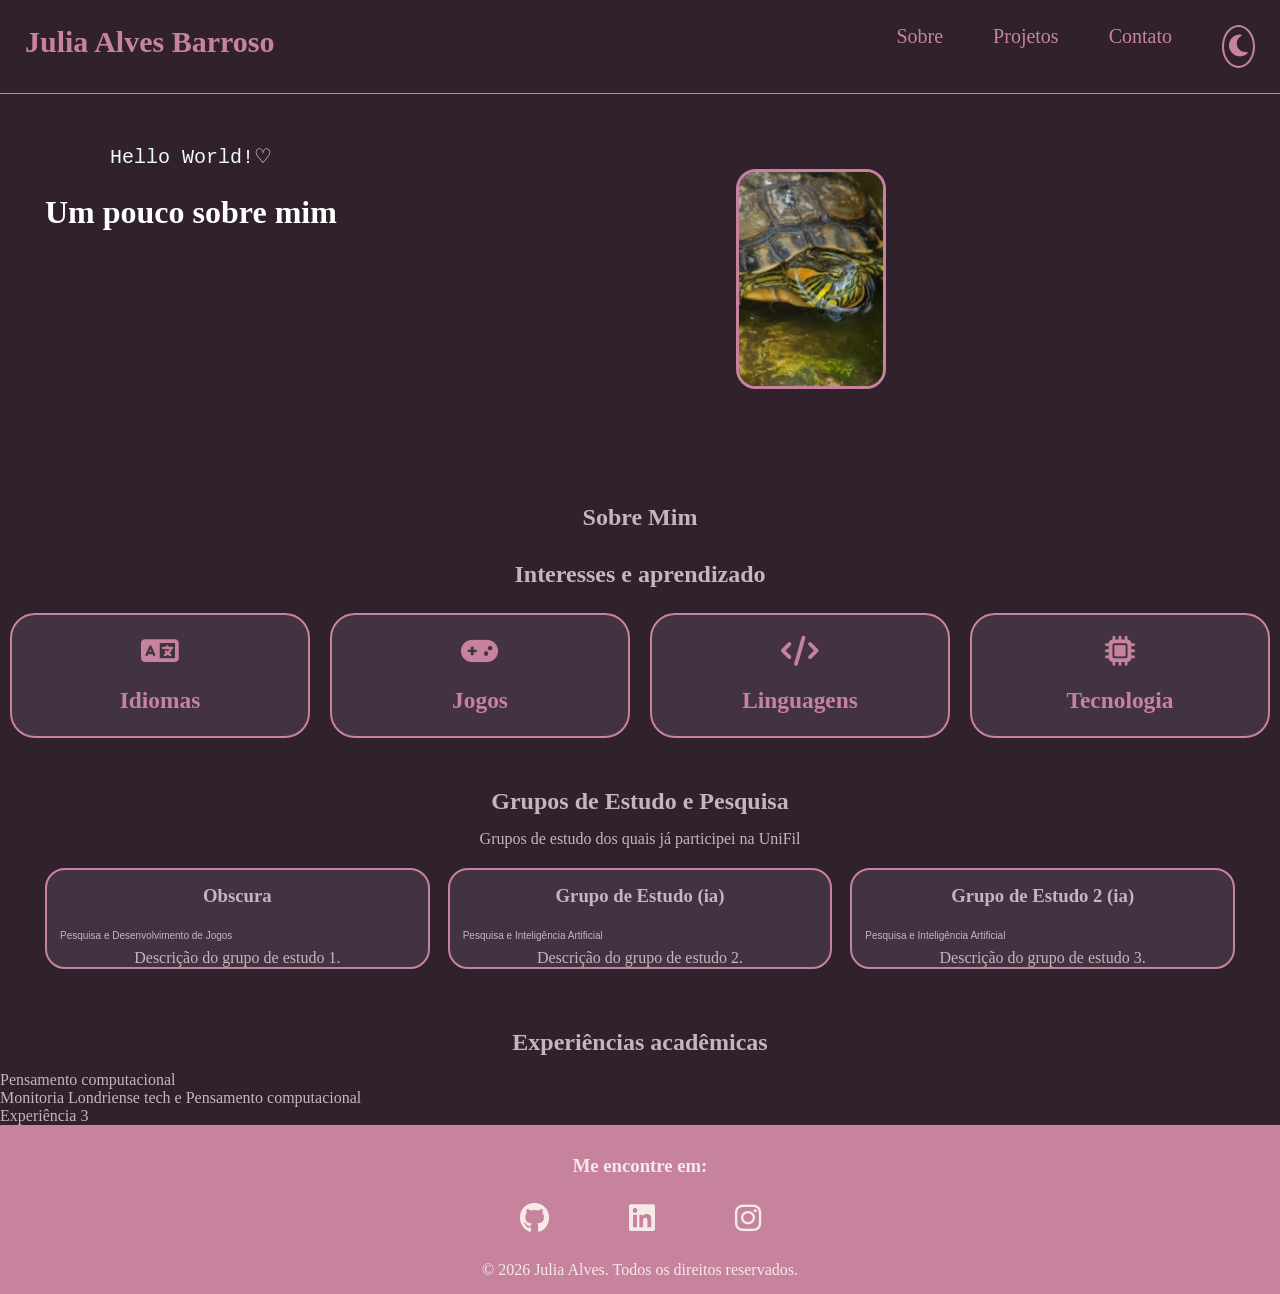
==== index.html @ ce0bc107 "Mais modificações na estilização" ====
<!DOCTYPE html>
<html lang="pt-br">

<head>
    <meta charset="UTF-8">
    <meta name="viewport" content="width=device-width, initial-scale=1.0">
    <title>Portfólio</title>
    <link rel="stylesheet" href="style.css">
    <script src="script.js" defer></script>
    <!-- Font Awesome -->
    <link rel="stylesheet" href="https://cdnjs.cloudflare.com/ajax/libs/font-awesome/6.7.2/css/all.min.css">

</head>


<body>
    <div class="menu">
        <div class="menu-titulo">
            <h4>Julia Alves Barroso</h4>
        </div>

        <div class="menu-navegacao">
            <nav>
                <ul>
                    <li><a class="ativo" href="index.html">Sobre</a></li>                    
                    <li><a href="projetos.html">Projetos</a></li>
                    <li><a href="contato.html">Contato</a></li>
                    <li>
                        <button id="botao-modo" onclick="modoEscuro()"><i class="fa-solid fa-moon"></i></button>
                        <!-- <i class="fa-solid fa-sun"></i> -->
                    </li>
                </ul>
            </nav>
        </div>
    </div>
    <hr>
    <header class="cabecalho">


        <div class="apresentacao">
            <p class="decoracao">Hello World!♡</p>
            <h1>Um pouco sobre mim</h1>
        </div>


        <div class="foto-perfil">
            <img src="/Imagens/teste.webp" alt="Minha imagem">
        </div>

    </header>


    <main class="conteudo">
        <section class="sobre">
            <h2>Sobre Mim</h2>
            <p></p>
        </section>


        <section class="interesses">
            <h2>Interesses e aprendizado</h2>

            <p></p>

            <div class="interesses-grade">

                <div class="interesse">
                    <div class="interesse-icone">
                        <i class="fa-solid fa-language"></i>
                    </div>
                    <div class="interesse-texto">
                        <h3>Idiomas</h3>
                        <p></p>
                    </div>
                </div>

                <div class="interesse">
                    <div class="interesse-icone">
                        <i class="fa-solid fa-gamepad"></i>
                    </div>
                    <div class="interesse-texto">
                        <h3>Jogos</h3>
                        <p></p>
                    </div>
                </div>

                <div class="interesse">
                    <div class="interesse-icone">
                        <i class="fa-solid fa-code"></i>
                    </div>
                    <div class="interesse-texto">
                        <h3>Linguagens</h3>
                        <p></p>
                    </div>
                </div>

                <div class="interesse">
                    <div class="interesse-icone">
                        <i class="fa-solid fa-microchip"></i>
                    </div>
                    <div class="interesse-texto">
                        <h3>Tecnologia</h3>
                        <p></p>
                    </div>
                </div>

            </div>
        </section>


        <section class="grupos-estudos">
            <h2>Grupos de Estudo e Pesquisa</h2>
            <p>Grupos de estudo dos quais já participei na UniFil</p>


            <div class="grupo-grade">
                <article class="grupo">
                    <div class="grupo-imagem">

                    </div>
                    <h3>Obscura</h3>
                    <div class="tipo game">
                        <p>Pesquisa e Desenvolvimento de Jogos</p>
                    </div>
                    <p>Descrição do grupo de estudo 1.</p>
                </article>


                <article class="grupo">
                    <div class="grupo-imagem">

                    </div>
                    <h3>Grupo de Estudo (ia)</h3>
                    <div class="tipo ia">
                        <p>Pesquisa e Inteligência Artificial</p>
                    </div>
                    <p>Descrição do grupo de estudo 2.</p>
                </article>


                <article class="grupo">
                    <div class="grupo-imagem">
                    </div>
                    <h3>Grupo de Estudo 2 (ia)</h3>
                    <div class="tipo ia">
                        <p>Pesquisa e Inteligência Artificial</p>
                    </div>
                    <p>Descrição do grupo de estudo 3.</p>
                </article>
            </div>
        </section>


        <section class="esperiencias">
            <h2>Experiências acadêmicas</h2>
            <ul>
                <li>Pensamento computacional</li>
                <li>Monitoria Londriense tech e Pensamento computacional</li>

                <li>Experiência 3</li>
                <!-- Não sei o que colocar -->
            </ul>
        </section>
    </main>


    <footer class="rodape">

        <h3>Me encontre em:</h3>


        <div class="redes-sociais-rodape">
            <a href="http://" target="_blank"><i class="fa-brands fa-github"></i></a>
            <a href="http://" target="_blank"><i class="fa-brands fa-linkedin"></i></a>
            <a href="http://" target="_blank"><i class="fa-brands fa-instagram"></i></a>
        </div>


        <p>&copy; 2026 Julia Alves. Todos os direitos reservados.</p>


    </footer>


</body>


</html>
---- style.css ----
/* Definições iniciais */
* {
    margin: 0%;
    padding: 0%;
    box-sizing: border-box;
}

/* Paletas e fontes */

:root{
    --ameixa: #30212d;
    --ameixa-claro: #433342;
    --vinho: #70445c;
    --rosa: #C7839e;
    --rosa-claro: #e8b9ca;
    --creme: #f5eae7;
    --texto: #c5b5be;

    --fonte-titulos: 'Arial', 'Gill Sans MT', Calibri, 'Trebuchet MS', sans-serif;
    --fonte-paragrafos: 'Gill Sans', 'Gill Sans MT', Calibri, 'Trebuchet MS', sans-serif;
}

/* Cores das tags*/

.tipo-item-academico {
    --cor-fundo-etiqueta: #244a37;
    --cor-texto-etiqueta: #a4e2b8;
}

.tipo-item-pessoal {
    --cor-fundo-etiqueta: #6C0B71;
    --cor-texto-etiqueta:#6C0B71;
}

.tipo-item-game {
    --cor-fundo-etiqueta: tomato;
    --cor-texto-etiqueta:tomato;
}

.tipo-item-prototipo {
    --cor-fundo-etiqueta: #293f59;
    --cor-texto-etiqueta:#b4d4f5;
}

.tipo-item-web {
    --cor-fundo-etiqueta: tomato;
    --cor-texto-etiqueta:tomato;
}

.tipo-item-concluido {
    --cor-fundo-etiqueta: #244a37;
    --cor-texto-etiqueta:#a4e2b8;
}

.tipo-item-arquivado {
    --cor-fundo-etiqueta: #443a44;
    --cor-texto-etiqueta:#d2c4d1;
}

.tipo-item-em-andamento {
    --cor-fundo-etiqueta: #59451f;
    --cor-texto-etiqueta:#f5d58b;
}

/* Botão para modo escuro e claro */

#botao-modo{
    border: var(--rosa), solid, 2px;
    background-color: transparent;
    color: var(--rosa);
    cursor: pointer;
    border-radius: 100%;
    font-size: 25px;
    padding: 5px;
    text-align: center;
    /* A estilização está meio feia :( 
       */
}

body{
    background-color: var(--ameixa);
    color: var(--texto);
}

a {
    text-decoration: none;
}

p {
    text-align: center;
}

h1 {
    text-align: center;
    padding: 15px;
    margin: 10px;
}

h2, h3, h4 {
    text-align: center;
    padding: 15px;
}


/* Cabeçalho */

.cabecalho {
    text-align: center;
    padding: 50px 20px;
    display: flex;
    justify-content: space-evenly;
    color: white;
    background-color: var(--fundo-principal);
    margin-bottom: 25px;
}


.foto-perfil {
    width: 150px;
    height: 220px;
    margin: 25px auto;
    overflow: hidden;
    border-radius: 20px;
    border: 3px solid #C7839E;
}


.foto-perfil img {
    width: 100%;
    height: 100%;
    object-fit: cover;
}

.apresentacao {
    color: white;
    text-align: center;
    justify-content: center;
}


hr {
    background-color: var(--rosa);
    height: 1px;
    border: none;
}


/* Menu */
.menu {
    display: flex;
    flex-direction: row;
    justify-content: space-between;
    text-align: center;
    color: var(--rosa);
    background-color: var(--ameixa);

    position: sticky;
    top: 0;
    z-index: 10;  
}

h4 {
    font-size: 30px;
    padding: 15px;
    margin: 10px;
}

.menu ul {
    list-style: none;
    display: flex;
    flex-direction: row;
    justify-content: flex-end;
}


.menu li {
    padding: 25px;
    font-size: 20px;
}

.menu a {
    color: var(--rosa);
}

.apresentacao p {
    font-family: 'Courier New', Courier, monospace;
    color: aliceblue;
    font-size: 20px;
}

/* Interesses */
.interesses-grade{
    display: grid;
    grid-template-columns: repeat(4, 1fr);
}

.interesse{
    display: flex;
    flex-direction: column;
    align-items: center;
    color: var(--rosa);
    border: var(--rosa) 2px solid;
    background-color: var(--ameixa-claro);
    border-radius: 25px;
    margin: 10px;
    padding: 5px;
    /* Considerando que vou adicionar paragrafos, terei que mudar o posicionamento */
}

.interesse-icone{
    font-size: 30px;
    padding-bottom: 1px;
    padding-top: 15px;
}

.interesse-texto{
    font-size: 20px;
    padding: 2px;
}

/* Grupos de estudo */

.grupo-grade{
    display: grid;
    grid-template-columns: repeat(3, 1fr);
    gap: 18px;
    margin: 20px;
}

.grupos-estudos{
    margin: 15px;
    padding: 10px;
}

.grupo{
    background-color: var(--ameixa-claro);
    border: var(--rosa) solid 2px;
    border-radius: 20px;
}


/* Projetos */
.projetos {
    margin: 20px;
    display: grid;
    grid-template-columns: repeat(3, 1fr);
    gap: 15px 15px;
}


.projeto h2 {
    text-align: center;
    justify-content: center;
}

.projeto{
    border: solid 2px var(--rosa);
    border-radius: 25px; 
    background-color: var(--ameixa-claro);
}


.botao {
    font-size: 15px;
    padding: 10px;
    padding-right: 30px;
    padding-left: 30px;
    border-radius: 20px;
    color: var(--rosa);
    background-color: var(--rosa-claro);
    border: solid 1px var(--rosa);    
    margin: 5px;
    text-align: center;
    cursor: pointer;
}


/* Divs tipos */


.tipo {
    font-size: 10px;
    font-family: Arial, Helvetica, sans-serif;
    padding: 3px;
    padding-left: 8px;
    padding-right: 8px;
    margin: 5px;
    width: fit-content;
    border-radius: 20px;
    border: var(--cor-texto-etiqueta) solid 1px;
    color: var(--cor-texto-etiqueta);
    background-color: var(--cor-fundo);
}


.etiquetas-grade {
    display: flex;
    flex-direction: row;
    justify-content: center;
    text-align: center;
    padding: 10px;
}



/* Contatos */

.redes-sociais-grade{
    margin: 0;
    padding: 0;
    display: grid;
    grid-template-columns: repeat(3, 1fr);
    gap: 7px 5px;
}

.redes-sociais{
    border: var(--rosa) 2px solid;
    border-radius: 15px;
    display: flex;
    color: var(--rosa-claro);
    background-color: var(--ameixa-claro);
    margin: 25px;
    padding: 10px;
    padding-right: 15px;
    padding-left: 15px;
    justify-content: space-between;
}

.rede-icone{
    font-size: 50px;    
}

/* Formulário */
/* Medidas e imagens provisórias */
.secao-formulario{
    background-image: url(https://encrypted-tbn0.gstatic.com/images?q=tbn:ANd9GcRyJq12i-uyBuYjuPkbjLB4zJvo0iA_4Izcn8lWB8e_HA&s=10);
    /* Colocar imagem que ocupe a seção sem se dividir */
    margin: 45px;
    padding: 30px;
    border: var(--rosa) solid 2px;
    border-radius: 25px;
    height: fit-content;
}

.formulario{
    background-color:var(--vinho);
    color: var(--creme); 
    padding: 15px;
    border: var(--rosa) solid 2px;
    border-radius: 25px;
    height: fit-content;
    width: 60%;
}

input{
    background-color: var(--ameixa-claro);
    width: 100%;
    padding: 10px;
    border: 1px var(--rosa) solid;
    border-radius: 5px;
    margin: 10px;
    /* Muito grudado na borda */
}

.campo-mensagem, .campo-nome, .campo-email{
    display: flex;
    flex-direction: column;
    margin-right: 20px;
    padding: 10px;
    font-size: 18px;
    font-family: Arial, Helvetica, sans-serif;
}

textarea{
    background-color: var(--ameixa-claro);
    width: 100%;
    padding: 10px;
    margin-bottom: 15px;
    border: 1px var(--rosa) solid;
    border-radius: 5px;
    margin: 10px;
    height: 200px;
}

/* Rodapé */

.rodape{
    background-color: var(--rosa);
    color: var(--creme);  
    padding: 15px;  
}

.rodape a{
    font-size: 30px;
    color: var(--creme); 
    padding: 40px;
    padding-top: 10px;
    padding-bottom: 25px;
}

.redes-sociais-rodape{
    display: flex;
    justify-content: center;
    text-align: center;
}

/* Responsividade */
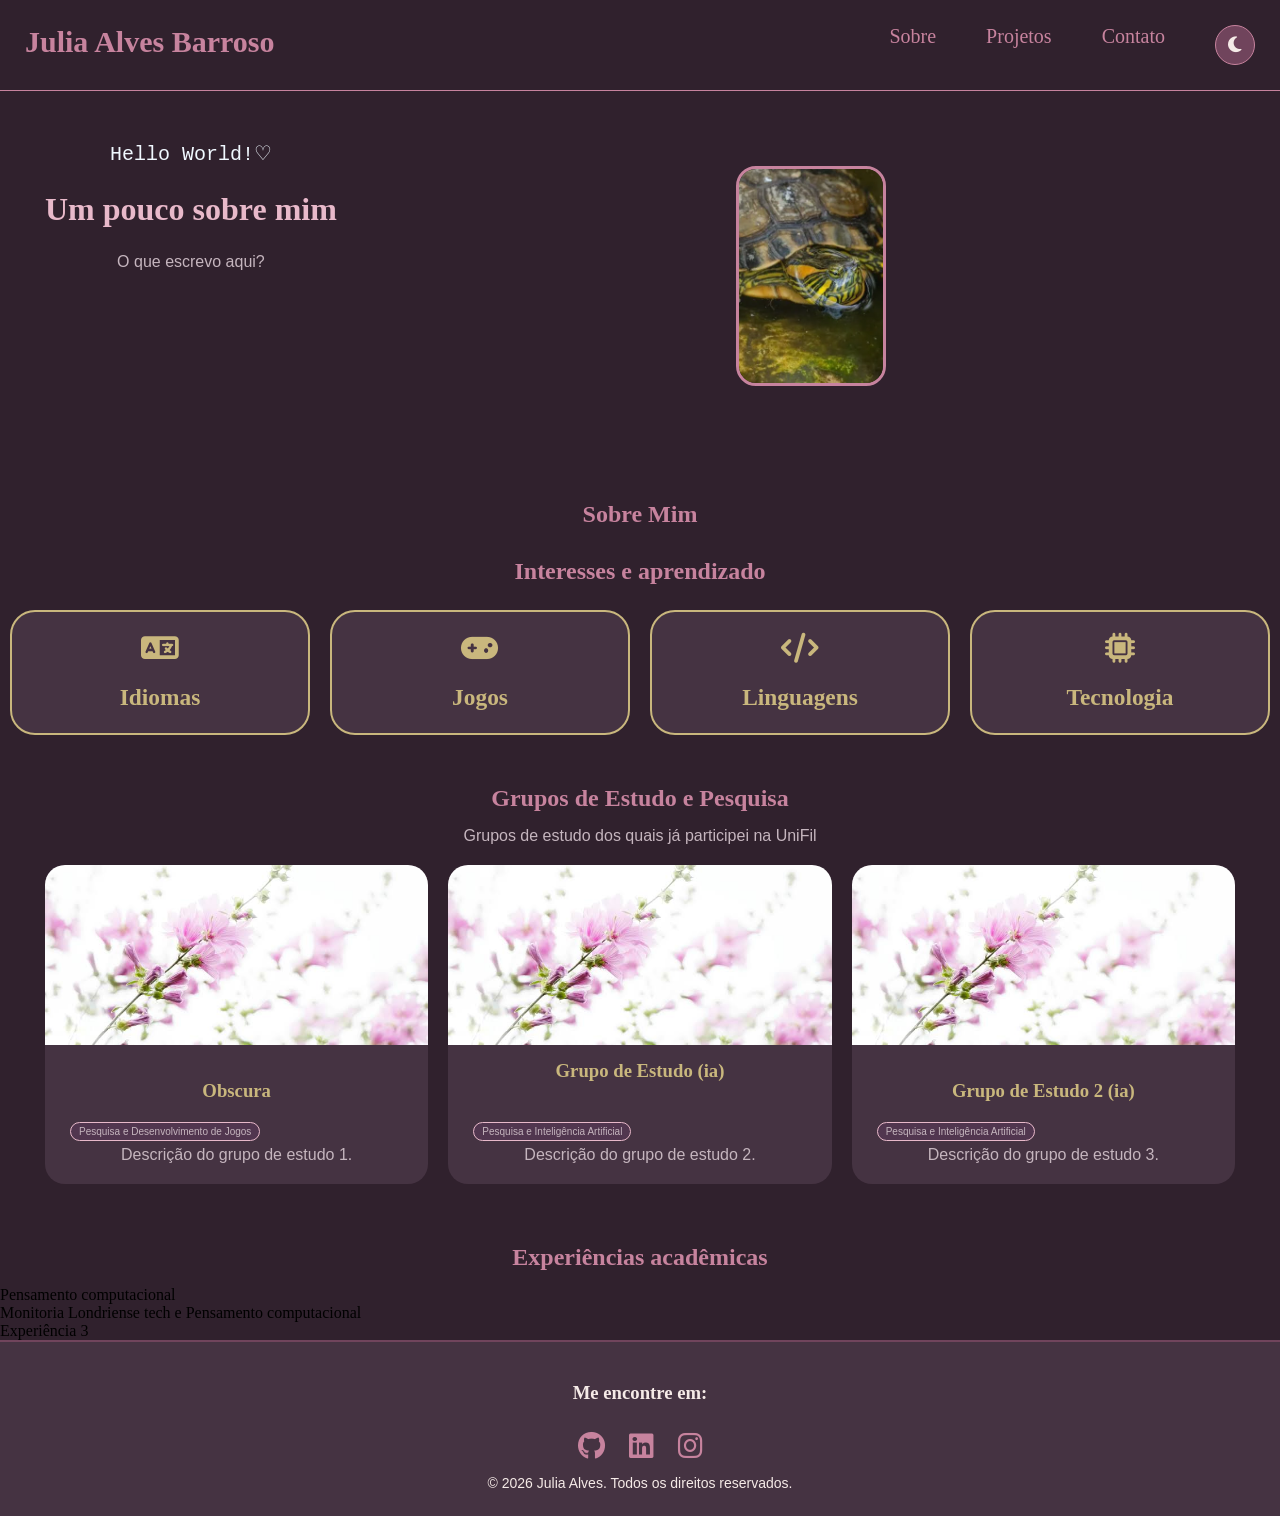
==== commit 3150d49d: "Add files via upload" ====
--- a/index.html
+++ b/index.html
@@ -22,7 +22,7 @@
         <div class="menu-navegacao">
             <nav>
                 <ul>
-                    <li><a class="ativo" href="index.html">Sobre</a></li>                    
+                    <li><a class="ativo" href="index.html">Sobre</a></li>
                     <li><a href="projetos.html">Projetos</a></li>
                     <li><a href="contato.html">Contato</a></li>
                     <li>
@@ -37,11 +37,15 @@
     <header class="cabecalho">
 
 
-        <div class="apresentacao">
-            <p class="decoracao">Hello World!♡</p>
-            <h1>Um pouco sobre mim</h1>
+        <div class="texto-cabecalho">
+            <div class="apresentacao">
+                <p class="decoracao">Hello World!♡</p>
+                <h1>Um pouco sobre mim</h1>
+            </div>
+            <div class="introducao">
+                <p>O que escrevo aqui?</p>
+            </div>
         </div>
-
 
         <div class="foto-perfil">
             <img src="/Imagens/teste.webp" alt="Minha imagem">
@@ -114,39 +118,44 @@
 
 
             <div class="grupo-grade">
-                <article class="grupo">
-                    <div class="grupo-imagem">
 
+                <div class="grupo">
+                    <img src="/Imagens/fundo-teste.jfif" alt="Logo do grupo Obscura">
+
+                    <div class="grupo-conteudo">
+                        <h3>Obscura</h3>
+                        <div class="tipo tipo-item-game">
+                            <p>Pesquisa e Desenvolvimento de Jogos</p>
+                        </div>
+                        <p>Descrição do grupo de estudo 1.</p>
                     </div>
-                    <h3>Obscura</h3>
-                    <div class="tipo game">
-                        <p>Pesquisa e Desenvolvimento de Jogos</p>
-                    </div>
-                    <p>Descrição do grupo de estudo 1.</p>
-                </article>
+                </div>
 
 
-                <article class="grupo">
-                    <div class="grupo-imagem">
-
+                <div class="grupo">
+                    <img src="/Imagens/fundo-teste.jfif" alt="colocar texo depois">
+                    <h3>Grupo de Estudo (ia)</h3>
+                    <div class="grupo-conteudo">
+                        <div class="tipo tipo-item-game">
+                            <!-- não centralizou -->
+                            <p>Pesquisa e Inteligência Artificial</p>
+                        </div>
+                        <p>Descrição do grupo de estudo 2.</p>
                     </div>
-                    <h3>Grupo de Estudo (ia)</h3>
-                    <div class="tipo ia">
-                        <p>Pesquisa e Inteligência Artificial</p>
-                    </div>
-                    <p>Descrição do grupo de estudo 2.</p>
-                </article>
+                </div>
 
 
-                <article class="grupo">
-                    <div class="grupo-imagem">
+                <div class="grupo">
+                    <img src="/Imagens/fundo-teste.jfif" alt="colocar texo depois">
+                    <div class="grupo-conteudo">
+                        <h3>Grupo de Estudo 2 (ia)</h3>
+                        <div class="tipo tipo-item-game">
+                            <p>Pesquisa e Inteligência Artificial</p>
+                        </div>
+                        <p>Descrição do grupo de estudo 3.</p>
                     </div>
-                    <h3>Grupo de Estudo 2 (ia)</h3>
-                    <div class="tipo ia">
-                        <p>Pesquisa e Inteligência Artificial</p>
-                    </div>
-                    <p>Descrição do grupo de estudo 3.</p>
-                </article>
+                </div>
+
             </div>
         </section>
 
--- a/style.css
+++ b/style.css
@@ -8,16 +8,29 @@
 /* Paletas e fontes */
 
 :root{
-    --ameixa: #30212d;
-    --ameixa-claro: #433342;
-    --vinho: #70445c;
-    --rosa: #C7839e;
-    --rosa-claro: #e8b9ca;
-    --creme: #f5eae7;
-    --texto: #c5b5be;
+    --fundo-principal: #30212D;
+    --fundo-card: #453342;
+    --vinho: #70445C;
+    --rosa: #C7839E;
+    --rosa-claro: #E8B9CA;
+    --creme: #F5EAE7;
+    --champanhe: #C9B77D;
+    --texto-secundario: #C5B5BE;
 
     --fonte-titulos: 'Arial', 'Gill Sans MT', Calibri, 'Trebuchet MS', sans-serif;
     --fonte-paragrafos: 'Gill Sans', 'Gill Sans MT', Calibri, 'Trebuchet MS', sans-serif;
+}
+
+.modo-claro {
+    /* Modo claro */
+    --fundo-principal: #F5EAE7;
+    --fundo-card: #FFFFFF;
+    --vinho: #70445C;
+    --rosa: #A85D7A;
+    --rosa-claro: #E8B9CA;
+    --creme: #30212D;
+    --champanhe: #B39A55;
+    --texto-secundario: #594B55;
 }
 
 /* Cores das tags*/
@@ -61,24 +74,55 @@
     --cor-fundo-etiqueta: #59451f;
     --cor-texto-etiqueta:#f5d58b;
 }
+.tipo-item-academico {
+    --cor-fundo-etiqueta: #293F59;
+    --cor-texto-etiqueta: #B4D4F5;
+}
+
+.tipo-item-pessoal {
+    --cor-fundo-etiqueta: #493653;
+    --cor-texto-etiqueta: #DCC8F0;
+}
+
+.tipo-item-game {
+    --cor-fundo-etiqueta: #51364F;
+    --cor-texto-etiqueta: #E8B9CA;
+}
+
+.tipo-item-web {
+    --cor-fundo-etiqueta: #63394F;
+    --cor-texto-etiqueta: #F0C4D5;
+}
+
+.tipo-item-prototipo {
+    --cor-fundo-etiqueta: #3B465B;
+    --cor-texto-etiqueta: #C4D5F0;
+}
 
 /* Botão para modo escuro e claro */
-
-#botao-modo{
-    border: var(--rosa), solid, 2px;
-    background-color: transparent;
-    color: var(--rosa);
+#botao-modo {
+    width: 40px;
+    height: 40px;
+    display: flex;
+    align-items: center;
+    justify-content: center;
+    border: 1px solid var(--rosa);
+    border-radius: 50%;
+    background-color: var(--vinho);
+    color: var(--creme);
+    font-size: 18px;
     cursor: pointer;
-    border-radius: 100%;
-    font-size: 25px;
-    padding: 5px;
-    text-align: center;
-    /* A estilização está meio feia :( 
-       */
+    transition: 0.3s ease;
+}
+
+#botao-modo:hover {
+    background-color: var(--rosa);
+    color: var(--fundo-card);
+    transform: rotate(15deg);
 }
 
 body{
-    background-color: var(--ameixa);
+    background-color: var(--fundo-principal);
     color: var(--texto);
 }
 
@@ -87,6 +131,9 @@
 }
 
 p {
+    color: var(--texto-secundario);
+    font-family: Arial, Helvetica, sans-serif;
+    /* trocar por variável */
     text-align: center;
 }
 
@@ -94,13 +141,20 @@
     text-align: center;
     padding: 15px;
     margin: 10px;
-}
-
-h2, h3, h4 {
+    color: var(--rosa-claro);
+}
+
+h2 {
     text-align: center;
     padding: 15px;
-}
-
+    color: var(--rosa);
+}
+
+h3 {
+    text-align: center;
+    padding: 15px;
+    color: var(--champanhe);
+}
 
 /* Cabeçalho */
 
@@ -124,6 +178,16 @@
     border: 3px solid #C7839E;
 }
 
+.texto-cabecalho{
+    display: flex;
+    flex-direction: column;
+}
+
+.introducao{
+    text-align: justify;
+    /* colocar fonte */
+}
+
 
 .foto-perfil img {
     width: 100%;
@@ -131,10 +195,12 @@
     object-fit: cover;
 }
 
-.apresentacao {
-    color: white;
+.apresentacao p{
+    color: var(--creme);
     text-align: center;
     justify-content: center;
+    font-family: 'Courier New', Courier, monospace;
+    /* trocar por variável */
 }
 
 
@@ -152,8 +218,7 @@
     justify-content: space-between;
     text-align: center;
     color: var(--rosa);
-    background-color: var(--ameixa);
-
+    background-color: var(--fundo-principal);
     position: sticky;
     top: 0;
     z-index: 10;  
@@ -198,9 +263,9 @@
     display: flex;
     flex-direction: column;
     align-items: center;
-    color: var(--rosa);
-    border: var(--rosa) 2px solid;
-    background-color: var(--ameixa-claro);
+    color: var(--champanhe);
+    border: var(--champanhe) 2px solid;
+    background-color: var(--fundo-card);
     border-radius: 25px;
     margin: 10px;
     padding: 5px;
@@ -220,23 +285,40 @@
 
 /* Grupos de estudo */
 
+.grupos-estudos{
+    margin: 15px;
+    padding: 10px;
+}
+
 .grupo-grade{
     display: grid;
-    grid-template-columns: repeat(3, 1fr);
-    gap: 18px;
+    grid-template-columns: repeat(3, minmax(0, 1fr));
+    gap: 20px;
     margin: 20px;
 }
 
-.grupos-estudos{
-    margin: 15px;
-    padding: 10px;
-}
-
-.grupo{
-    background-color: var(--ameixa-claro);
-    border: var(--rosa) solid 2px;
+.grupo{ 
+    min-width: 0;
+    background-color: var(--fundo-card);    
     border-radius: 20px;
-}
+    overflow: hidden;
+    /* display: flex;
+    flex-direction: column; */
+}
+
+.grupo img{
+    width: 100%;
+    height: 180px;
+    object-fit: cover;
+    display: block;
+    border-radius: 15px 15px 0 0;
+}
+
+.grupo-conteudo{
+    padding: 20px;
+}
+
+/* Experiências */
 
 
 /* Projetos */
@@ -244,19 +326,29 @@
     margin: 20px;
     display: grid;
     grid-template-columns: repeat(3, 1fr);
-    gap: 15px 15px;
-}
-
-
-.projeto h2 {
-    text-align: center;
-    justify-content: center;
+    gap: 35px 25px;
+    margin-bottom: 25px;
+    padding-bottom: 30px;
 }
 
 .projeto{
-    border: solid 2px var(--rosa);
-    border-radius: 25px; 
-    background-color: var(--ameixa-claro);
+    background-color: var(--fundo-card);    
+    border-radius: 20px;
+    overflow: hidden;
+    display: flex;
+    flex-direction: column;
+}
+
+.projeto img{
+    width: 100%;
+    height: 180px;
+    object-fit: cover;
+    display: block;
+    border-radius: 15px 15px 0 0;
+}
+
+.projeto-conteudo{
+    padding: 20px;
 }
 
 
@@ -281,15 +373,16 @@
 .tipo {
     font-size: 10px;
     font-family: Arial, Helvetica, sans-serif;
+    /* Mudar por variável */    
     padding: 3px;
     padding-left: 8px;
     padding-right: 8px;
     margin: 5px;
     width: fit-content;
-    border-radius: 20px;
+    border-radius: 15px;
     border: var(--cor-texto-etiqueta) solid 1px;
     color: var(--cor-texto-etiqueta);
-    background-color: var(--cor-fundo);
+    background-color: var(--cor-fundo-etiqueta);
 }
 
 
@@ -318,7 +411,7 @@
     border-radius: 15px;
     display: flex;
     color: var(--rosa-claro);
-    background-color: var(--ameixa-claro);
+    background-color: var(--fundo-card);
     margin: 25px;
     padding: 10px;
     padding-right: 15px;
@@ -353,7 +446,7 @@
 }
 
 input{
-    background-color: var(--ameixa-claro);
+    background-color: var(--fundo-card);
     width: 100%;
     padding: 10px;
     border: 1px var(--rosa) solid;
@@ -372,7 +465,7 @@
 }
 
 textarea{
-    background-color: var(--ameixa-claro);
+    background-color: var(--fundo-card);
     width: 100%;
     padding: 10px;
     margin-bottom: 15px;
@@ -384,24 +477,35 @@
 
 /* Rodapé */
 
-.rodape{
-    background-color: var(--rosa);
-    color: var(--creme);  
-    padding: 15px;  
-}
-
-.rodape a{
-    font-size: 30px;
-    color: var(--creme); 
-    padding: 40px;
-    padding-top: 10px;
-    padding-bottom: 25px;
+.rodape {
+    background-color: var(--fundo-card);
+    color: var(--creme);
+    border-top: 2px solid var(--vinho);
+    padding: 25px;
+    text-align: center;
+}
+
+.rodape h3 {
+    color: var(--creme);
+}
+
+.rodape p {
+    color: var(--texto);
+    font-size: 14px;
+}
+
+.rodape a {
+    font-size: 28px;
+    color: var(--rosa);
+    padding: 12px;
+}
+
+.rodape a:hover {
+    color: var(--rosa-claro);
 }
 
 .redes-sociais-rodape{
     display: flex;
     justify-content: center;
     text-align: center;
-}
-
-/* Responsividade */+}
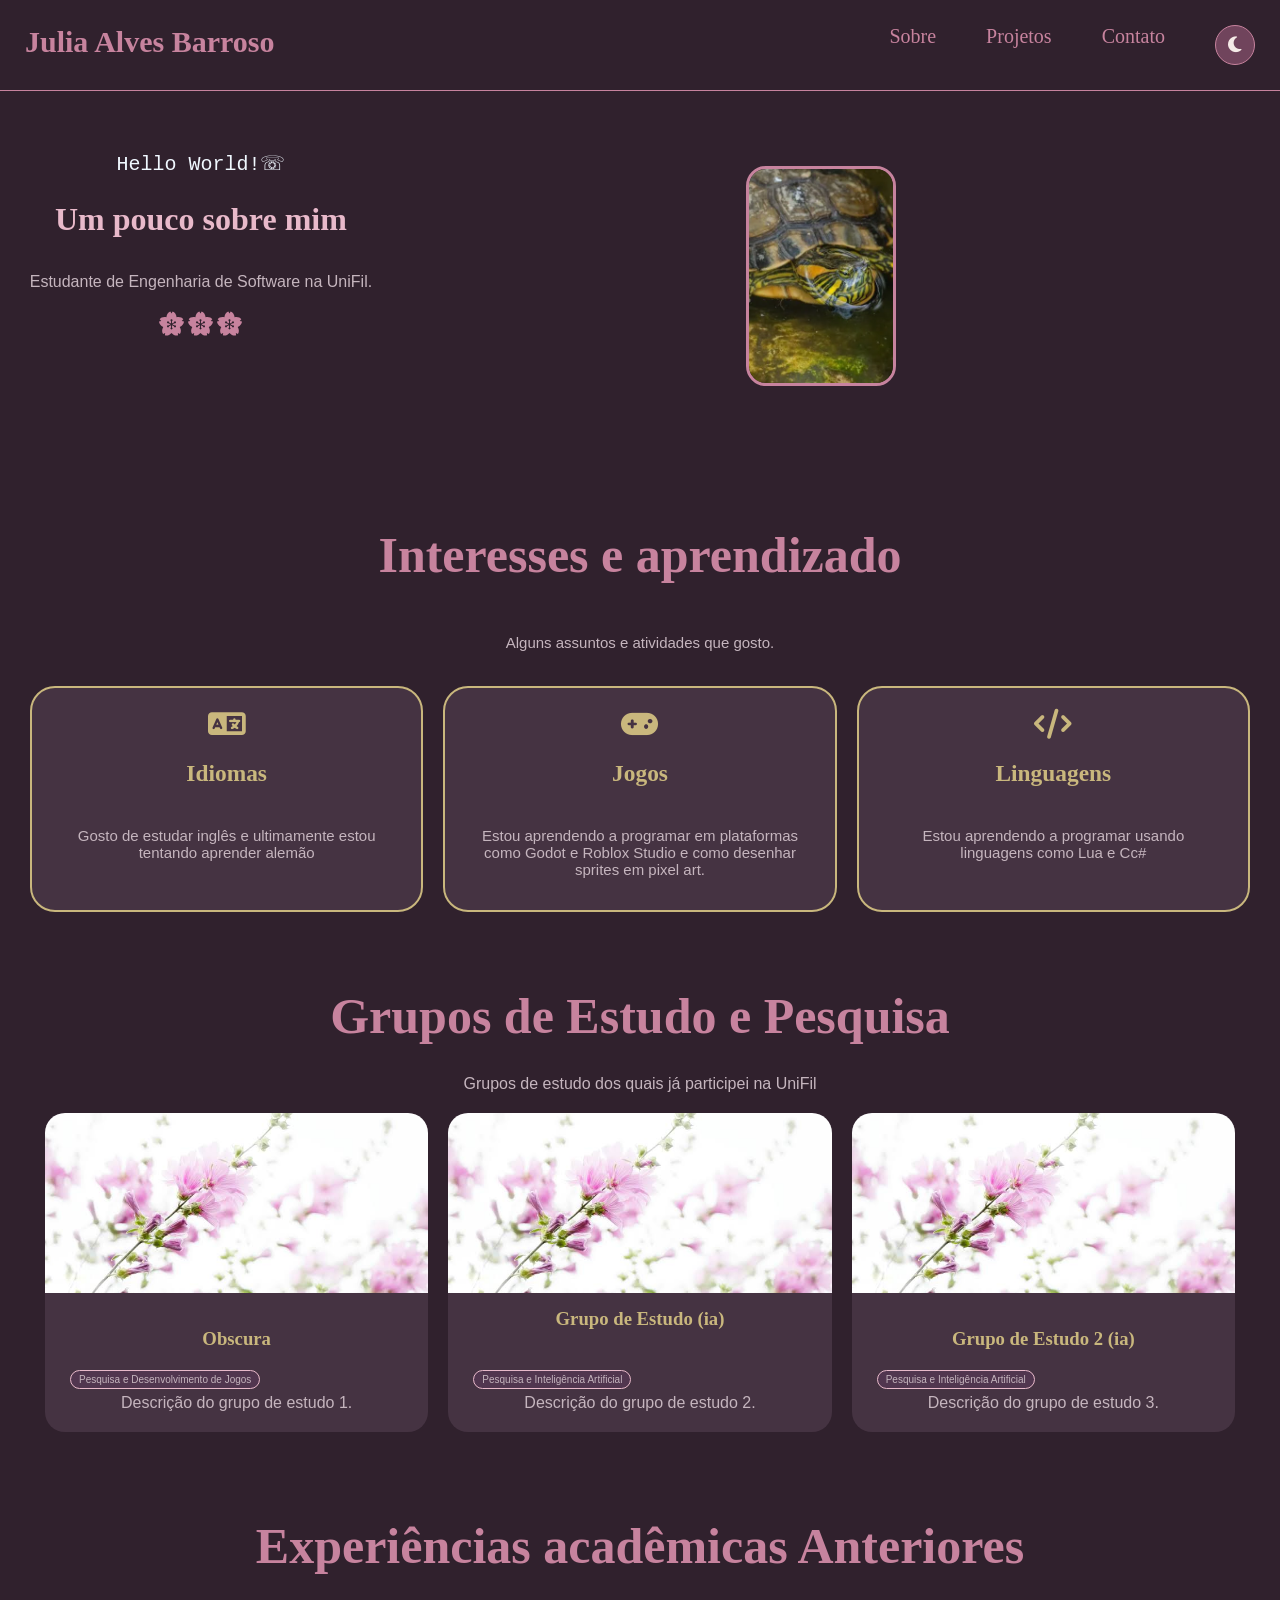
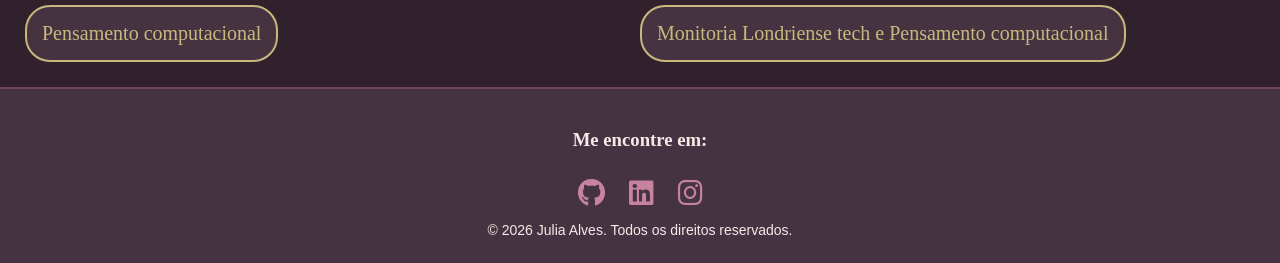
==== commit 44c42b28: "Add files via upload" ====
--- a/index.html
+++ b/index.html
@@ -22,7 +22,8 @@
         <div class="menu-navegacao">
             <nav>
                 <ul>
-                    <li><a class="ativo" href="index.html">Sobre</a></li>
+                    <li><a href="index.html" class="ativo">Sobre</a></li>
+                    <!-- A classe ativo não está surtindo efeito no css -->
                     <li><a href="projetos.html">Projetos</a></li>
                     <li><a href="contato.html">Contato</a></li>
                     <li>
@@ -39,12 +40,20 @@
 
         <div class="texto-cabecalho">
             <div class="apresentacao">
-                <p class="decoracao">Hello World!♡</p>
+                <p class="decoracao">Hello World!☏</p>
                 <h1>Um pouco sobre mim</h1>
             </div>
+
             <div class="introducao">
-                <p>O que escrevo aqui?</p>
+                <p>Estudante de Engenharia de Software na UniFil.</p>
             </div>
+
+            <div class="bloco-animacao">
+                <img class="flor flor1" src="/Imagens/cherry-blossom-petal-2-svgrepo-com.svg" alt="">
+                <img class="flor flor2" src="/Imagens/cherry-blossom-petal-2-svgrepo-com.svg" alt="">
+                <img class="flor flor3" src="/Imagens/cherry-blossom-petal-2-svgrepo-com.svg" alt="">
+            </div>
+
         </div>
 
         <div class="foto-perfil">
@@ -53,18 +62,13 @@
 
     </header>
 
-
     <main class="conteudo">
-        <section class="sobre">
-            <h2>Sobre Mim</h2>
-            <p></p>
-        </section>
-
 
         <section class="interesses">
             <h2>Interesses e aprendizado</h2>
 
-            <p></p>
+            <p>Alguns assuntos e atividades que gosto.</p>
+            <!-- Dá para melhorar a frase? -->
 
             <div class="interesses-grade">
 
@@ -74,7 +78,7 @@
                     </div>
                     <div class="interesse-texto">
                         <h3>Idiomas</h3>
-                        <p></p>
+                        <p>Gosto de estudar inglês e ultimamente estou tentando aprender alemão</p>
                     </div>
                 </div>
 
@@ -84,7 +88,8 @@
                     </div>
                     <div class="interesse-texto">
                         <h3>Jogos</h3>
-                        <p></p>
+                        <p>Estou aprendendo a programar em plataformas como Godot e Roblox Studio e como desenhar
+                            sprites em pixel art. </p>
                     </div>
                 </div>
 
@@ -94,19 +99,10 @@
                     </div>
                     <div class="interesse-texto">
                         <h3>Linguagens</h3>
-                        <p></p>
+                        <p>Estou aprendendo a programar usando linguagens como Lua e Cc#</p>
                     </div>
                 </div>
-
-                <div class="interesse">
-                    <div class="interesse-icone">
-                        <i class="fa-solid fa-microchip"></i>
-                    </div>
-                    <div class="interesse-texto">
-                        <h3>Tecnologia</h3>
-                        <p></p>
-                    </div>
-                </div>
+            </div>
 
             </div>
         </section>
@@ -160,15 +156,13 @@
         </section>
 
 
-        <section class="esperiencias">
-            <h2>Experiências acadêmicas</h2>
-            <ul>
-                <li>Pensamento computacional</li>
-                <li>Monitoria Londriense tech e Pensamento computacional</li>
+        <section class="experiencias">
+            <h2>Experiências acadêmicas Anteriores</h2>
 
-                <li>Experiência 3</li>
-                <!-- Não sei o que colocar -->
-            </ul>
+            <div class="experiencias-grade">
+                <div class="experiencia">Pensamento computacional</div>
+                <div class="experiencia">Monitoria Londriense tech e Pensamento computacional</div>
+            </div>
         </section>
     </main>
 
--- a/style.css
+++ b/style.css
@@ -137,6 +137,7 @@
     text-align: center;
 }
 
+
 h1 {
     text-align: center;
     padding: 15px;
@@ -146,8 +147,10 @@
 
 h2 {
     text-align: center;
-    padding: 15px;
+    padding: 25px;
+    margin: 5px;
     color: var(--rosa);
+    font-size: 50px;
 }
 
 h3 {
@@ -195,7 +198,7 @@
     object-fit: cover;
 }
 
-.apresentacao p{
+.decoracao p{
     color: var(--creme);
     text-align: center;
     justify-content: center;
@@ -247,16 +250,30 @@
     color: var(--rosa);
 }
 
+.ativo a{
+    color: var(--champanhe);
+}
+
+.apresentacao{
+    margin: 10px;
+}
+
 .apresentacao p {
     font-family: 'Courier New', Courier, monospace;
     color: aliceblue;
     font-size: 20px;
 }
 
+
 /* Interesses */
+.interesses{
+    padding: 10px;
+    margin: 10px;
+}
+
 .interesses-grade{
     display: grid;
-    grid-template-columns: repeat(4, 1fr);
+    grid-template-columns: repeat(3, 1fr);
 }
 
 .interesse{
@@ -270,6 +287,20 @@
     margin: 10px;
     padding: 5px;
     /* Considerando que vou adicionar paragrafos, terei que mudar o posicionamento */
+}
+
+.interesse p{
+    font-size: 15px;
+    text-align: justify;
+    padding: 15px;
+    padding-bottom: 8px ;
+}
+
+.interesses p{
+    font-size: 15px;
+    text-align: center;
+    padding: 15px;
+    margin: 10px;
 }
 
 .interesse-icone{
@@ -319,7 +350,28 @@
 }
 
 /* Experiências */
-
+.experiencias{
+    margin: 15px;
+    padding: 10px;
+}
+
+.experiencias-grade{
+    display: grid;
+    grid-template-columns: repeat(2, 1fr);
+    justify-content: space-between;
+    text-align: center;
+    /* As divs não centralizam */
+}
+
+.experiencia{
+    background-color: var(--fundo-card);
+    color: var(--champanhe);
+    border: solid 2px var(--champanhe);
+    width: fit-content;
+    font-size: 20px;
+    border-radius: 25px;
+    padding: 15px;
+}
 
 /* Projetos */
 .projetos {
@@ -475,6 +527,57 @@
     height: 200px;
 }
 
+/* Animação */
+
+.bloco-animacao{
+    margin: 20px;
+}
+
+.flores {
+    display: flex;
+    justify-content: center;
+    gap: 30px;
+    margin: 20px 0;   
+}
+
+.flor {
+    width: 25px;
+    color: var(--rosa-claro);
+    animation: flutuar 3s ease-in-out infinite;
+}
+
+.flor1 {
+    animation: flutuar 3s ease-in-out infinite;
+}
+
+.flor2 {
+    animation-delay: zigue-zague 3s ease-in-out infinite;
+    animation-delay: 0.5s;
+}
+
+.flor3 {
+    animation: flutuar 3s ease-in-out infinite;
+    animation-delay: 1s;
+}
+
+@keyframes flutuar {
+    /* Arrumar animação 
+    Enquanto a 1 e a 3 sobem a 2desce e vice-versa*/
+    0%, 100% {
+        transform: translate(0, 0);
+    }
+    25% {
+        transform: translate(5px, -5px);
+    }
+    50% {
+        transform: translate(0px, -10px);
+    }
+    75% {
+        transform: translate(-5px, -5px);
+    }
+}
+
+
 /* Rodapé */
 
 .rodape {
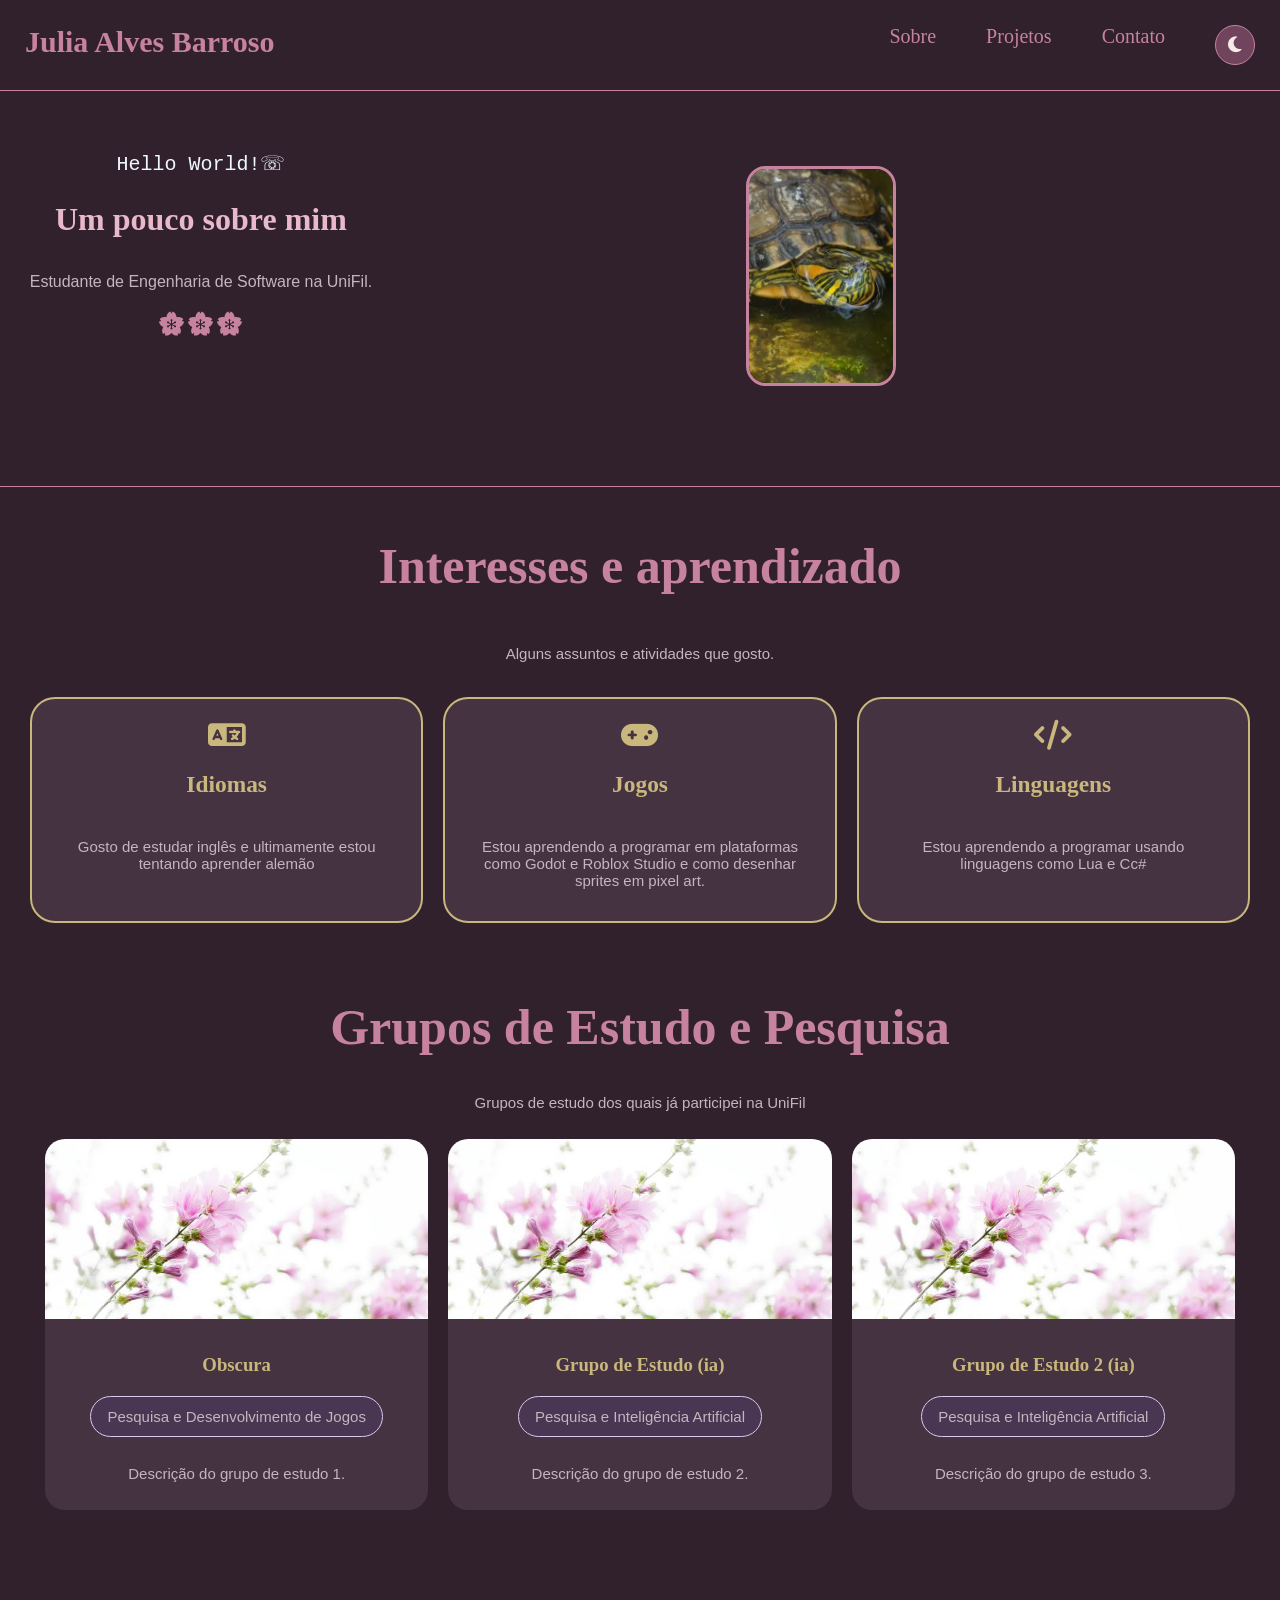
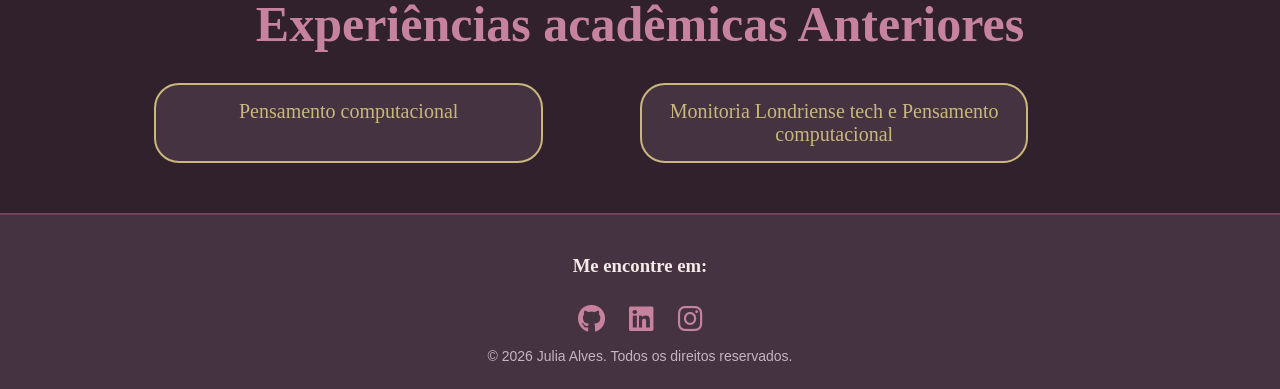
==== commit eff31509: "Add files via upload" ====
--- a/index.html
+++ b/index.html
@@ -61,7 +61,7 @@
         </div>
 
     </header>
-
+    <hr>
     <main class="conteudo">
 
         <section class="interesses">
@@ -120,7 +120,7 @@
 
                     <div class="grupo-conteudo">
                         <h3>Obscura</h3>
-                        <div class="tipo tipo-item-game">
+                        <div class="tipo tipo-item-pesquisa">
                             <p>Pesquisa e Desenvolvimento de Jogos</p>
                         </div>
                         <p>Descrição do grupo de estudo 1.</p>
@@ -130,9 +130,10 @@
 
                 <div class="grupo">
                     <img src="/Imagens/fundo-teste.jfif" alt="colocar texo depois">
-                    <h3>Grupo de Estudo (ia)</h3>
+                    
                     <div class="grupo-conteudo">
-                        <div class="tipo tipo-item-game">
+                        <h3>Grupo de Estudo (ia)</h3>
+                        <div class="tipo tipo-item-pesquisa">
                             <!-- não centralizou -->
                             <p>Pesquisa e Inteligência Artificial</p>
                         </div>
@@ -145,7 +146,7 @@
                     <img src="/Imagens/fundo-teste.jfif" alt="colocar texo depois">
                     <div class="grupo-conteudo">
                         <h3>Grupo de Estudo 2 (ia)</h3>
-                        <div class="tipo tipo-item-game">
+                        <div class="tipo tipo-item-pesquisa">
                             <p>Pesquisa e Inteligência Artificial</p>
                         </div>
                         <p>Descrição do grupo de estudo 3.</p>
--- a/style.css
+++ b/style.css
@@ -41,13 +41,13 @@
 }
 
 .tipo-item-pessoal {
-    --cor-fundo-etiqueta: #6C0B71;
-    --cor-texto-etiqueta:#6C0B71;
-}
-
-.tipo-item-game {
-    --cor-fundo-etiqueta: tomato;
-    --cor-texto-etiqueta:tomato;
+    --cor-fundo-etiqueta: #493653;
+    --cor-texto-etiqueta: #DCC8F0;
+}
+
+.tipo-item-pesquisa {
+    --cor-fundo-etiqueta: #493653;
+    --cor-texto-etiqueta:#DCC8F0;
 }
 
 .tipo-item-prototipo {
@@ -123,7 +123,6 @@
 
 body{
     background-color: var(--fundo-principal);
-    color: var(--texto);
 }
 
 a {
@@ -135,6 +134,12 @@
     font-family: Arial, Helvetica, sans-serif;
     /* trocar por variável */
     text-align: center;
+}
+
+.observacao{ 
+    color: var(--texto-secundario);
+    font-size: 15px;
+    font-style: italic;
 }
 
 
@@ -293,7 +298,7 @@
     font-size: 15px;
     text-align: justify;
     padding: 15px;
-    padding-bottom: 8px ;
+    padding-bottom: 8px;
 }
 
 .interesses p{
@@ -319,6 +324,12 @@
 .grupos-estudos{
     margin: 15px;
     padding: 10px;
+}
+
+.grupos-estudos p{ 
+    font-size: 15px;
+    text-align: center;
+    padding: 8px;
 }
 
 .grupo-grade{
@@ -333,8 +344,6 @@
     background-color: var(--fundo-card);    
     border-radius: 20px;
     overflow: hidden;
-    /* display: flex;
-    flex-direction: column; */
 }
 
 .grupo img{
@@ -345,13 +354,26 @@
     border-radius: 15px 15px 0 0;
 }
 
-.grupo-conteudo{
+.grupo-conteudo {
     padding: 20px;
+    display: flex;
+    flex-direction: column;
+    justify-content: center;
+    align-items: center;
+}
+
+.grupo .tipo{
+    margin-bottom: 20px;
+    border-radius: 30px;
 }
 
 /* Experiências */
 .experiencias{
+    display: flex;
+    flex-direction: column;
+    align-items: center;
     margin: 15px;
+    margin-bottom: 40px;
     padding: 10px;
 }
 
@@ -367,7 +389,8 @@
     background-color: var(--fundo-card);
     color: var(--champanhe);
     border: solid 2px var(--champanhe);
-    width: fit-content;
+    width: 80%;
+    text-align: center;
     font-size: 20px;
     border-radius: 25px;
     padding: 15px;
@@ -391,6 +414,13 @@
     flex-direction: column;
 }
 
+.projeto p{
+    font-size: 15px;
+    text-align: center;
+    padding: 15px;
+    padding-bottom: 8px;
+}
+
 .projeto img{
     width: 100%;
     height: 180px;
@@ -424,8 +454,7 @@
 
 .tipo {
     font-size: 10px;
-    font-family: Arial, Helvetica, sans-serif;
-    /* Mudar por variável */    
+    font-family: var(--fonte-paragrafos);
     padding: 3px;
     padding-left: 8px;
     padding-right: 8px;
@@ -476,10 +505,11 @@
 }
 
 /* Formulário */
-/* Medidas e imagens provisórias */
+
 .secao-formulario{
-    background-image: url(https://encrypted-tbn0.gstatic.com/images?q=tbn:ANd9GcRyJq12i-uyBuYjuPkbjLB4zJvo0iA_4Izcn8lWB8e_HA&s=10);
-    /* Colocar imagem que ocupe a seção sem se dividir */
+    background-image: url(/Imagens/fundo-teste.jfif);
+    background-size: cover;
+    background-position: center;    
     margin: 45px;
     padding: 30px;
     border: var(--rosa) solid 2px;
@@ -504,7 +534,6 @@
     border: 1px var(--rosa) solid;
     border-radius: 5px;
     margin: 10px;
-    /* Muito grudado na borda */
 }
 
 .campo-mensagem, .campo-nome, .campo-email{
@@ -582,7 +611,6 @@
 
 .rodape {
     background-color: var(--fundo-card);
-    color: var(--creme);
     border-top: 2px solid var(--vinho);
     padding: 25px;
     text-align: center;
@@ -593,7 +621,7 @@
 }
 
 .rodape p {
-    color: var(--texto);
+    color: var(--texto-secundario);
     font-size: 14px;
 }
 
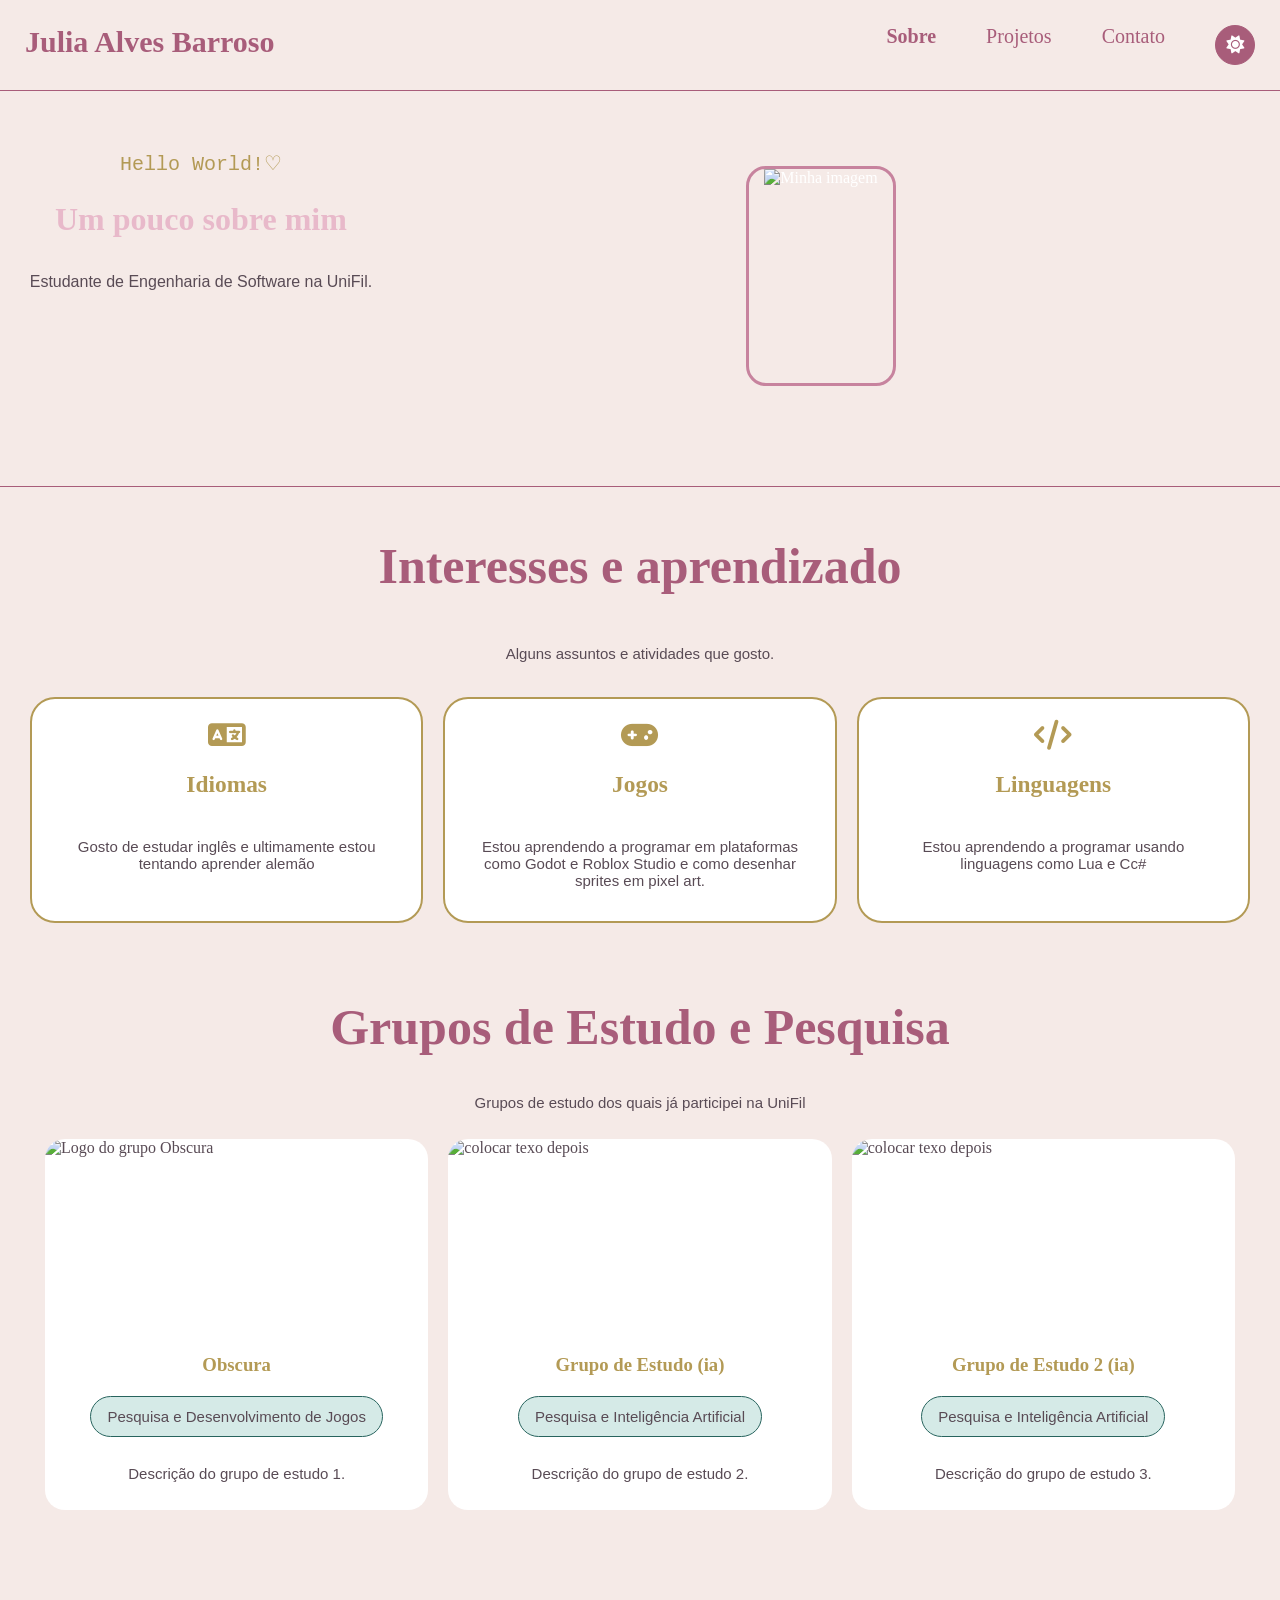
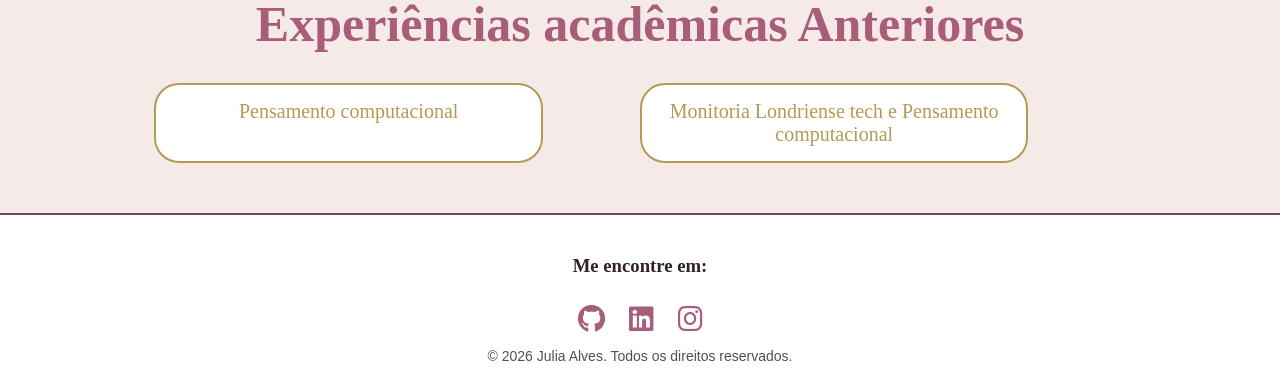
==== commit 2bd6ba4c: "Implementção do modo escuro e ajustes no css" ====
--- a/index.html
+++ b/index.html
@@ -27,8 +27,9 @@
                     <li><a href="projetos.html">Projetos</a></li>
                     <li><a href="contato.html">Contato</a></li>
                     <li>
-                        <button id="botao-modo" onclick="modoEscuro()"><i class="fa-solid fa-moon"></i></button>
-                        <!-- <i class="fa-solid fa-sun"></i> -->
+                        <button id="botao-modo" type="button" aria-label="Ativar modo escuro">
+                            <i id="icone-modo" class="fa-solid fa-sun"></i>
+                        </button>
                     </li>
                 </ul>
             </nav>
@@ -40,7 +41,7 @@
 
         <div class="texto-cabecalho">
             <div class="apresentacao">
-                <p class="decoracao">Hello World!☏</p>
+                <p class="decoracao">Hello World!♡</p>
                 <h1>Um pouco sobre mim</h1>
             </div>
 
@@ -130,7 +131,7 @@
 
                 <div class="grupo">
                     <img src="/Imagens/fundo-teste.jfif" alt="colocar texo depois">
-                    
+
                     <div class="grupo-conteudo">
                         <h3>Grupo de Estudo (ia)</h3>
                         <div class="tipo tipo-item-pesquisa">
--- a/style.css
+++ b/style.css
@@ -7,21 +7,7 @@
 
 /* Paletas e fontes */
 
-:root{
-    --fundo-principal: #30212D;
-    --fundo-card: #453342;
-    --vinho: #70445C;
-    --rosa: #C7839E;
-    --rosa-claro: #E8B9CA;
-    --creme: #F5EAE7;
-    --champanhe: #C9B77D;
-    --texto-secundario: #C5B5BE;
-
-    --fonte-titulos: 'Arial', 'Gill Sans MT', Calibri, 'Trebuchet MS', sans-serif;
-    --fonte-paragrafos: 'Gill Sans', 'Gill Sans MT', Calibri, 'Trebuchet MS', sans-serif;
-}
-
-.modo-claro {
+:root {
     /* Modo claro */
     --fundo-principal: #F5EAE7;
     --fundo-card: #FFFFFF;
@@ -31,72 +17,92 @@
     --creme: #30212D;
     --champanhe: #B39A55;
     --texto-secundario: #594B55;
-}
-
-/* Cores das tags*/
-
-.tipo-item-academico {
-    --cor-fundo-etiqueta: #244a37;
-    --cor-texto-etiqueta: #a4e2b8;
-}
-
-.tipo-item-pessoal {
-    --cor-fundo-etiqueta: #493653;
-    --cor-texto-etiqueta: #DCC8F0;
-}
-
-.tipo-item-pesquisa {
-    --cor-fundo-etiqueta: #493653;
-    --cor-texto-etiqueta:#DCC8F0;
-}
-
-.tipo-item-prototipo {
-    --cor-fundo-etiqueta: #293f59;
-    --cor-texto-etiqueta:#b4d4f5;
-}
-
-.tipo-item-web {
-    --cor-fundo-etiqueta: tomato;
-    --cor-texto-etiqueta:tomato;
-}
-
-.tipo-item-concluido {
-    --cor-fundo-etiqueta: #244a37;
-    --cor-texto-etiqueta:#a4e2b8;
-}
-
-.tipo-item-arquivado {
-    --cor-fundo-etiqueta: #443a44;
-    --cor-texto-etiqueta:#d2c4d1;
-}
-
-.tipo-item-em-andamento {
-    --cor-fundo-etiqueta: #59451f;
-    --cor-texto-etiqueta:#f5d58b;
-}
-.tipo-item-academico {
-    --cor-fundo-etiqueta: #293F59;
-    --cor-texto-etiqueta: #B4D4F5;
-}
-
-.tipo-item-pessoal {
-    --cor-fundo-etiqueta: #493653;
-    --cor-texto-etiqueta: #DCC8F0;
-}
-
-.tipo-item-game {
-    --cor-fundo-etiqueta: #51364F;
-    --cor-texto-etiqueta: #E8B9CA;
-}
-
-.tipo-item-web {
-    --cor-fundo-etiqueta: #63394F;
-    --cor-texto-etiqueta: #F0C4D5;
-}
-
-.tipo-item-prototipo {
-    --cor-fundo-etiqueta: #3B465B;
-    --cor-texto-etiqueta: #C4D5F0;
+
+    /* Fontes */
+    --fonte-titulos: 'Arial', 'Gill Sans MT', Calibri, 'Trebuchet MS', sans-serif;
+    --fonte-paragrafos: 'Gill Sans', 'Gill Sans MT', Calibri, 'Trebuchet MS', sans-serif;
+    /* Botões */
+    --botao-projeto: #873D5D;
+    --botao-projeto-hover: #A85C7C;
+    --botao-formulario: #76558A;
+    --botao-formulario-hover: #9272A5;
+
+    /* Etiquetas */
+    --tag-academico-fundo: #DCEBDD;
+    --tag-academico-texto: #315D42;
+
+    --tag-pessoal-fundo: #EADFF0;
+    --tag-pessoal-texto: #694B78;
+
+    --tag-game-fundo: #F2DDE7;
+    --tag-game-texto: #81445F;
+
+    --tag-prototipo-fundo: #DFE6F2;
+    --tag-prototipo-texto: #425A7D;
+
+    --tag-web-fundo: #FBE3D8;
+    --tag-web-texto: #914D32;
+
+    --tag-concluido-fundo: #DCEBDD;
+    --tag-concluido-texto: #315D42;
+
+    --tag-arquivado-fundo: #E9E2E8;
+    --tag-arquivado-texto: #655462;
+
+    --tag-andamento-fundo: #F5E9CE;
+    --tag-andamento-texto: #76591D;
+
+    --tag-pesquisa-fundo: #D5EAE7;
+    --tag-pesquisa-texto: #28645E;
+
+    --cor-fundo-etiqueta: var(--tag-pesquisa-fundo);
+    --cor-texto-etiqueta: var(--tag-pesquisa-texto);
+}
+
+.modo-escuro {
+    /* Modo escuro */
+    --fundo-principal: #30212D;
+    --fundo-card: #453342;
+    --vinho: #70445C;
+    --rosa: #C7839E;
+    --rosa-claro: #E8B9CA;
+    --creme: #F5EAE7;
+    --champanhe: #C9B77D;
+    --texto-secundario: #C5B5BE;
+
+    /* Botões */
+    --botao-projeto: #A85C7C;
+    --botao-projeto-hover: #C47B9A;
+    --botao-formulario: #9272A5;
+    --botao-formulario-hover: #AD8BC0;
+
+    /* Etiquetas */
+    --tag-academico-fundo: #293F59;
+    --tag-academico-texto: #B4D4F5;
+
+    --tag-pessoal-fundo: #493653;
+    --tag-pessoal-texto: #DCC8F0;
+
+    --tag-game-fundo: #51364F;
+    --tag-game-texto: #E8B9CA;
+
+    --tag-prototipo-fundo: #3B465B;
+    --tag-prototipo-texto: #C4D5F0;
+
+    --tag-web-fundo: #63394F;
+    --tag-web-texto: #F0C4D5;
+
+    --tag-concluido-fundo: #244A37;
+    --tag-concluido-texto: #A4E2B8;
+
+    --tag-arquivado-fundo: #443A44;
+    --tag-arquivado-texto: #D2C4D1;
+
+    --tag-andamento-fundo: #59451F;
+    --tag-andamento-texto: #F5D58B;
+
+    --tag-pesquisa-fundo: #294C49;
+    --tag-pesquisa-texto: #B5DDD5;
 }
 
 /* Botão para modo escuro e claro */
@@ -108,21 +114,23 @@
     justify-content: center;
     border: 1px solid var(--rosa);
     border-radius: 50%;
-    background-color: var(--vinho);
-    color: var(--creme);
+    background-color: var(--rosa);
+    color: var(--fundo-card);
     font-size: 18px;
     cursor: pointer;
     transition: 0.3s ease;
 }
 
 #botao-modo:hover {
-    background-color: var(--rosa);
-    color: var(--fundo-card);
-    transform: rotate(15deg);
-}
-
-body{
+    background-color: var(--vinho);
+    color: var(--creme);
+    transform: rotate(30deg);
+}
+
+body {
     background-color: var(--fundo-principal);
+    color: var(--texto-secundario);
+    transition: background-color 0.3s ease, color 0.3 ease;
 }
 
 a {
@@ -136,7 +144,7 @@
     text-align: center;
 }
 
-.observacao{ 
+.observacao {
     color: var(--texto-secundario);
     font-size: 15px;
     font-style: italic;
@@ -186,12 +194,12 @@
     border: 3px solid #C7839E;
 }
 
-.texto-cabecalho{
+.texto-cabecalho {
     display: flex;
     flex-direction: column;
 }
 
-.introducao{
+.introducao {
     text-align: justify;
     /* colocar fonte */
 }
@@ -203,12 +211,11 @@
     object-fit: cover;
 }
 
-.decoracao p{
+.decoracao p {
     color: var(--creme);
     text-align: center;
     justify-content: center;
     font-family: 'Courier New', Courier, monospace;
-    /* trocar por variável */
 }
 
 
@@ -229,7 +236,7 @@
     background-color: var(--fundo-principal);
     position: sticky;
     top: 0;
-    z-index: 10;  
+    z-index: 10;
 }
 
 h4 {
@@ -255,33 +262,39 @@
     color: var(--rosa);
 }
 
-.ativo a{
+.ativo a {
     color: var(--champanhe);
 }
 
-.apresentacao{
+.apresentacao {
     margin: 10px;
 }
 
 .apresentacao p {
     font-family: 'Courier New', Courier, monospace;
-    color: aliceblue;
+    color: var(--champanhe);
     font-size: 20px;
 }
 
+.ativo{
+    color: var(--champanhe);
+    font-weight: bold;
+    /* A cor do texto não mudou */
+}
+
 
 /* Interesses */
-.interesses{
+.interesses {
     padding: 10px;
     margin: 10px;
 }
 
-.interesses-grade{
+.interesses-grade {
     display: grid;
     grid-template-columns: repeat(3, 1fr);
 }
 
-.interesse{
+.interesse {
     display: flex;
     flex-direction: column;
     align-items: center;
@@ -291,62 +304,61 @@
     border-radius: 25px;
     margin: 10px;
     padding: 5px;
-    /* Considerando que vou adicionar paragrafos, terei que mudar o posicionamento */
-}
-
-.interesse p{
+}
+
+.interesse p {
     font-size: 15px;
     text-align: justify;
     padding: 15px;
     padding-bottom: 8px;
 }
 
-.interesses p{
+.interesses p {
     font-size: 15px;
     text-align: center;
     padding: 15px;
     margin: 10px;
 }
 
-.interesse-icone{
+.interesse-icone {
     font-size: 30px;
     padding-bottom: 1px;
     padding-top: 15px;
 }
 
-.interesse-texto{
+.interesse-texto {
     font-size: 20px;
     padding: 2px;
 }
 
 /* Grupos de estudo */
 
-.grupos-estudos{
+.grupos-estudos {
     margin: 15px;
     padding: 10px;
 }
 
-.grupos-estudos p{ 
+.grupos-estudos p {
     font-size: 15px;
     text-align: center;
     padding: 8px;
 }
 
-.grupo-grade{
+.grupo-grade {
     display: grid;
     grid-template-columns: repeat(3, minmax(0, 1fr));
     gap: 20px;
     margin: 20px;
 }
 
-.grupo{ 
+.grupo {
     min-width: 0;
-    background-color: var(--fundo-card);    
+    background-color: var(--fundo-card);
     border-radius: 20px;
     overflow: hidden;
 }
 
-.grupo img{
+.grupo img {
     width: 100%;
     height: 180px;
     object-fit: cover;
@@ -362,13 +374,13 @@
     align-items: center;
 }
 
-.grupo .tipo{
+.grupo .tipo {
     margin-bottom: 20px;
     border-radius: 30px;
 }
 
 /* Experiências */
-.experiencias{
+.experiencias {
     display: flex;
     flex-direction: column;
     align-items: center;
@@ -377,20 +389,20 @@
     padding: 10px;
 }
 
-.experiencias-grade{
+.experiencias-grade {
     display: grid;
     grid-template-columns: repeat(2, 1fr);
     justify-content: space-between;
     text-align: center;
-    /* As divs não centralizam */
-}
-
-.experiencia{
+}
+
+.experiencia {
     background-color: var(--fundo-card);
     color: var(--champanhe);
     border: solid 2px var(--champanhe);
     width: 80%;
     text-align: center;
+    justify-content: center;
     font-size: 20px;
     border-radius: 25px;
     padding: 15px;
@@ -406,22 +418,22 @@
     padding-bottom: 30px;
 }
 
-.projeto{
-    background-color: var(--fundo-card);    
+.projeto {
+    background-color: var(--fundo-card);
     border-radius: 20px;
     overflow: hidden;
     display: flex;
     flex-direction: column;
 }
 
-.projeto p{
+.projeto p {
     font-size: 15px;
     text-align: center;
     padding: 15px;
     padding-bottom: 8px;
 }
 
-.projeto img{
+.projeto img {
     width: 100%;
     height: 180px;
     object-fit: cover;
@@ -429,7 +441,7 @@
     border-radius: 15px 15px 0 0;
 }
 
-.projeto-conteudo{
+.projeto-conteudo {
     padding: 20px;
 }
 
@@ -440,9 +452,9 @@
     padding-right: 30px;
     padding-left: 30px;
     border-radius: 20px;
-    color: var(--rosa);
-    background-color: var(--rosa-claro);
-    border: solid 1px var(--rosa);    
+    color: var(--creme);
+    background-color: var(--botao-projeto);
+    border: none;
     margin: 5px;
     text-align: center;
     cursor: pointer;
@@ -455,9 +467,7 @@
 .tipo {
     font-size: 10px;
     font-family: var(--fonte-paragrafos);
-    padding: 3px;
-    padding-left: 8px;
-    padding-right: 8px;
+    padding: 3px 8px;
     margin: 5px;
     width: fit-content;
     border-radius: 15px;
@@ -466,6 +476,51 @@
     background-color: var(--cor-fundo-etiqueta);
 }
 
+/* Cores */
+.tipo-item-academico {
+    --cor-fundo-etiqueta: var(--tag-academico-fundo);
+    --cor-texto-etiqueta: var(--tag-academico-texto);
+}
+
+.tipo-item-pessoal {
+    --cor-fundo-etiqueta: var(--tag-pessoal-fundo);
+    --cor-texto-etiqueta: var(--tag-pessoal-texto);
+}
+
+.tipo-item-pesquisa {
+    --cor-fundo-etiqueta: var(--tag-pesquisa-fundo);
+    --cor-texto-etiqueta: var(--tag-pesquisa-texto);
+}
+
+.tipo-item-game {
+    --cor-fundo-etiqueta: var(--tag-game-fundo);
+    --cor-texto-etiqueta: var(--tag-game-texto);
+}
+
+.tipo-item-prototipo {
+    --cor-fundo-etiqueta: var(--tag-prototipo-fundo);
+    --cor-texto-etiqueta: var(--tag-prototipo-texto);
+}
+
+.tipo-item-web {
+    --cor-fundo-etiqueta: var(--tag-web-fundo);
+    --cor-texto-etiqueta: var(--tag-web-texto);
+}
+
+.tipo-item-concluido {
+    --cor-fundo-etiqueta: var(--tag-concluido-fundo);
+    --cor-texto-etiqueta: var(--tag-concluido-texto);
+}
+
+.tipo-item-arquivado {
+    --cor-fundo-etiqueta: var(--tag-arquivado-fundo);
+    --cor-texto-etiqueta: var(--tag-arquivado-texto);
+}
+
+.tipo-item-em-andamento {
+    --cor-fundo-etiqueta: var(--tag-andamento-fundo);
+    --cor-texto-etiqueta: var(--tag-andamento-texto);
+}
 
 .etiquetas-grade {
     display: flex;
@@ -479,7 +534,7 @@
 
 /* Contatos */
 
-.redes-sociais-grade{
+.redes-sociais-grade {
     margin: 0;
     padding: 0;
     display: grid;
@@ -487,7 +542,7 @@
     gap: 7px 5px;
 }
 
-.redes-sociais{
+.redes-sociais {
     border: var(--rosa) 2px solid;
     border-radius: 15px;
     display: flex;
@@ -500,16 +555,19 @@
     justify-content: space-between;
 }
 
-.rede-icone{
-    font-size: 50px;    
+.rede-icone {
+    font-size: 80px;
+    text-align: center;
+    align-items: center;
+    /* Centralizar ícones na horizontal */
 }
 
 /* Formulário */
 
-.secao-formulario{
-    background-image: url(/Imagens/fundo-teste.jfif);
+.secao-formulario {
+    background-image: url(/Imagens/flores-rosas.jpg);
     background-size: cover;
-    background-position: center;    
+    background-position: center;
     margin: 45px;
     padding: 30px;
     border: var(--rosa) solid 2px;
@@ -517,9 +575,9 @@
     height: fit-content;
 }
 
-.formulario{
-    background-color:var(--vinho);
-    color: var(--creme); 
+.formulario {
+    background-color: var(--vinho);
+    color: var(--champanhe);
     padding: 15px;
     border: var(--rosa) solid 2px;
     border-radius: 25px;
@@ -527,7 +585,7 @@
     width: 60%;
 }
 
-input{
+input {
     background-color: var(--fundo-card);
     width: 100%;
     padding: 10px;
@@ -536,7 +594,9 @@
     margin: 10px;
 }
 
-.campo-mensagem, .campo-nome, .campo-email{
+.campo-mensagem,
+.campo-nome,
+.campo-email {
     display: flex;
     flex-direction: column;
     margin-right: 20px;
@@ -545,7 +605,7 @@
     font-family: Arial, Helvetica, sans-serif;
 }
 
-textarea{
+textarea {
     background-color: var(--fundo-card);
     width: 100%;
     padding: 10px;
@@ -556,9 +616,23 @@
     height: 200px;
 }
 
+.botao-formulario{
+    font-size: 15px;
+    padding: 10px;
+    padding-right: 30px;
+    padding-left: 30px;
+    border-radius: 20px;
+    color: var(--creme);
+    background-color: var(--botao-formulario);
+    border: none;
+    margin: 5px;
+    text-align: center;
+    cursor: pointer;
+}
+
 /* Animação */
 
-.bloco-animacao{
+.bloco-animacao {
     margin: 20px;
 }
 
@@ -566,7 +640,7 @@
     display: flex;
     justify-content: center;
     gap: 30px;
-    margin: 20px 0;   
+    margin: 20px 0;
 }
 
 .flor {
@@ -590,17 +664,22 @@
 }
 
 @keyframes flutuar {
+
     /* Arrumar animação 
     Enquanto a 1 e a 3 sobem a 2desce e vice-versa*/
-    0%, 100% {
+    0%,
+    100% {
         transform: translate(0, 0);
     }
+
     25% {
         transform: translate(5px, -5px);
     }
+
     50% {
         transform: translate(0px, -10px);
     }
+
     75% {
         transform: translate(-5px, -5px);
     }
@@ -635,7 +714,7 @@
     color: var(--rosa-claro);
 }
 
-.redes-sociais-rodape{
+.redes-sociais-rodape {
     display: flex;
     justify-content: center;
     text-align: center;
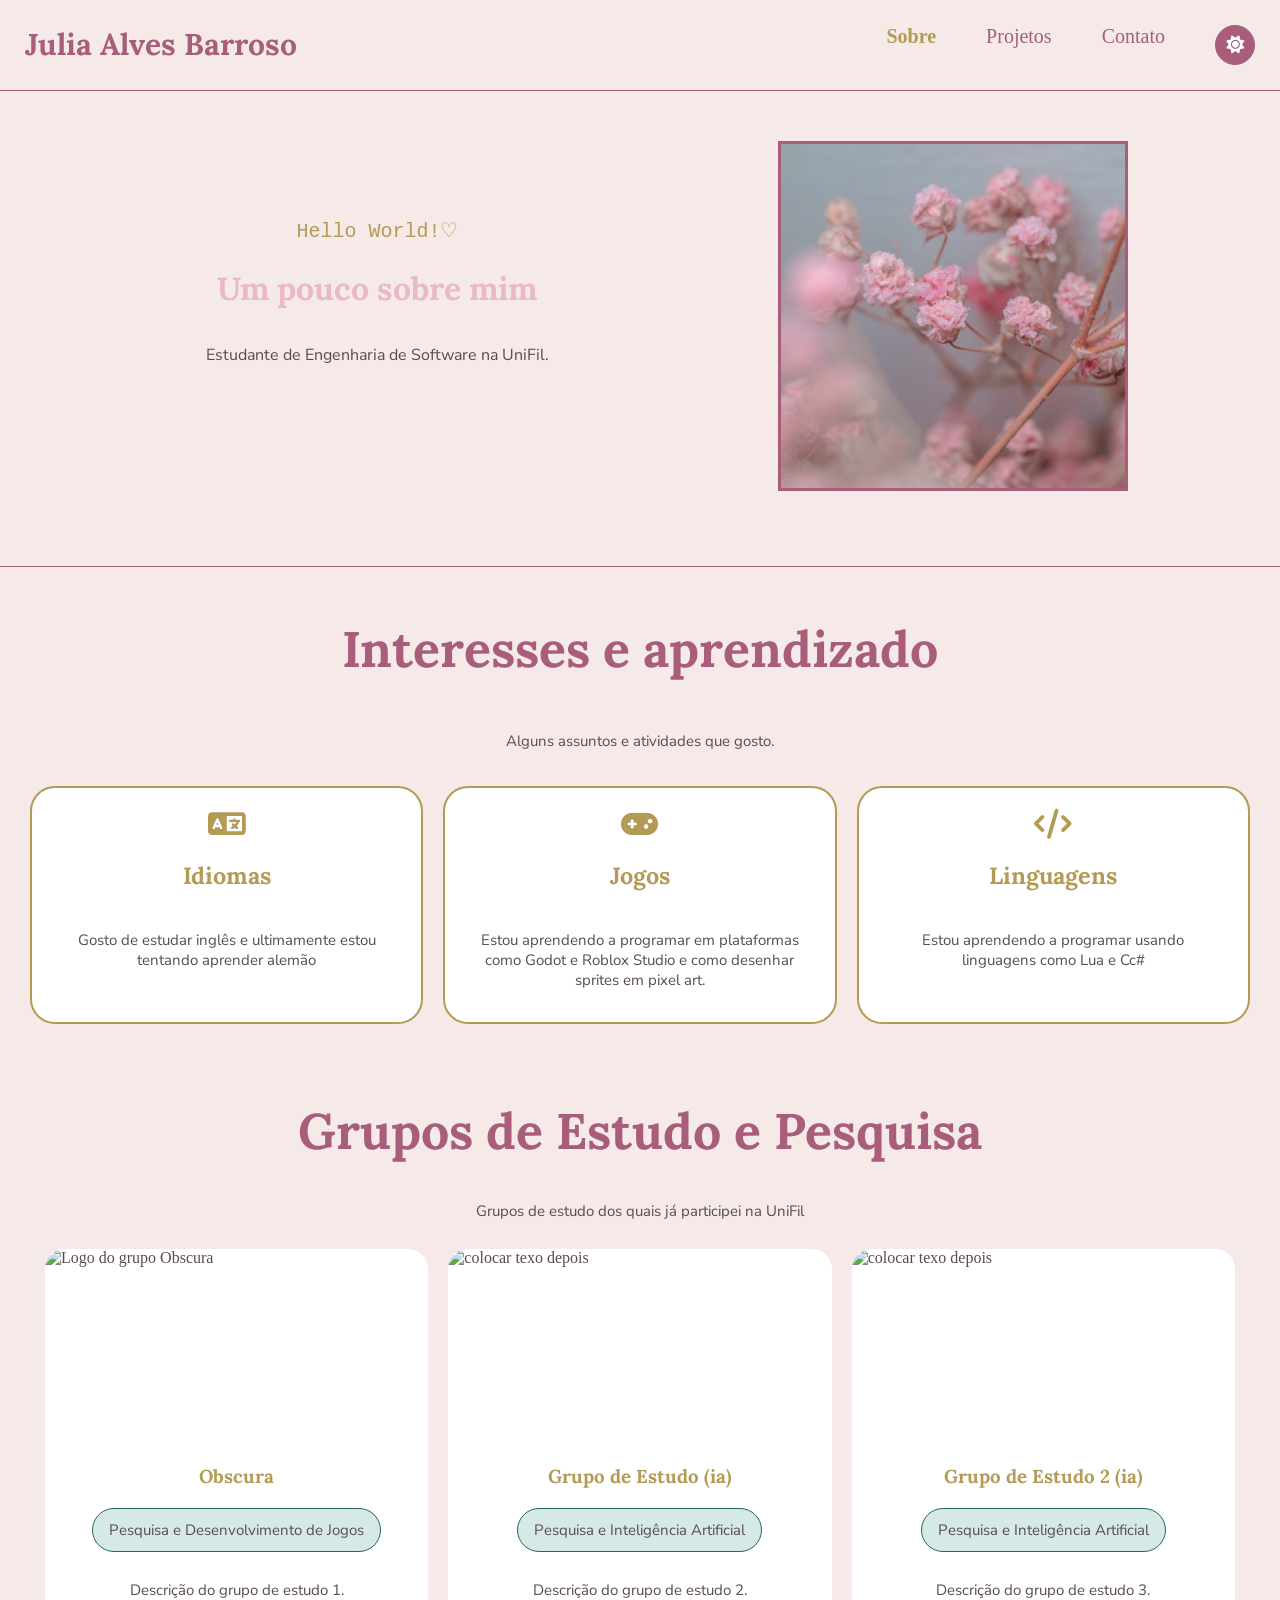
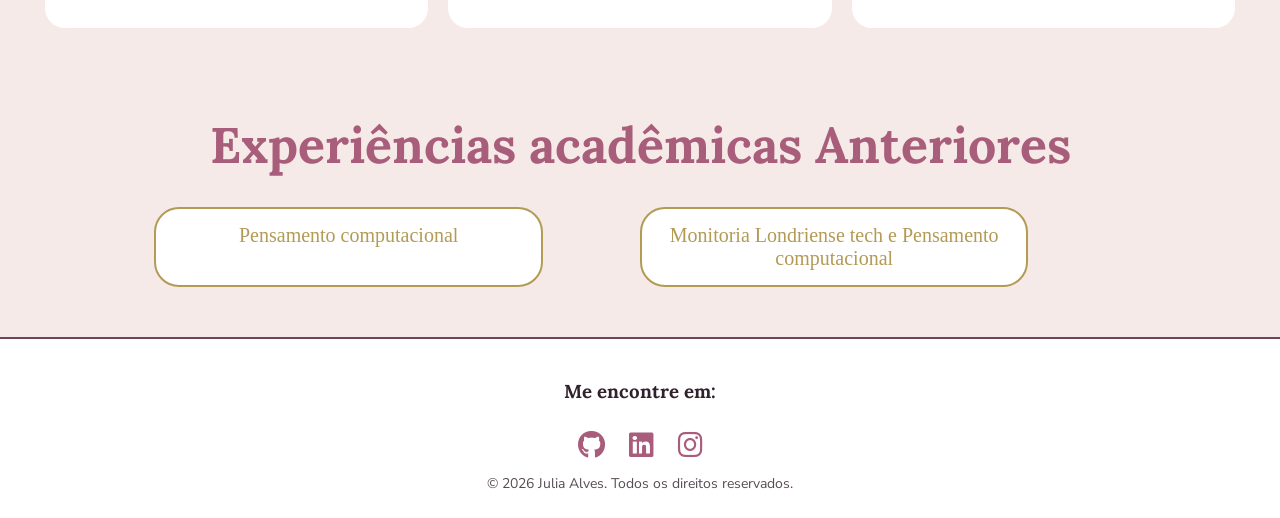
==== commit 53666ea2: "Começando a implementar responsividade" ====
--- a/index.html
+++ b/index.html
@@ -9,7 +9,17 @@
     <script src="script.js" defer></script>
     <!-- Font Awesome -->
     <link rel="stylesheet" href="https://cdnjs.cloudflare.com/ajax/libs/font-awesome/6.7.2/css/all.min.css">
-
+    <!-- Lora -->
+    <link rel="preconnect" href="https://fonts.googleapis.com">
+    <link rel="preconnect" href="https://fonts.gstatic.com" crossorigin>
+    <link href="https://fonts.googleapis.com/css2?family=Lora:ital,wght@0,400..700;1,400..700&display=swap"
+        rel="stylesheet">
+    <!-- Nunito sans -->
+    <link rel="preconnect" href="https://fonts.googleapis.com">
+    <link rel="preconnect" href="https://fonts.gstatic.com" crossorigin>
+    <link
+        href="https://fonts.googleapis.com/css2?family=Nunito+Sans:ital,opsz,wght@0,6..12,200..1000;1,6..12,200..1000&display=swap"
+        rel="stylesheet">
 </head>
 
 
@@ -58,7 +68,7 @@
         </div>
 
         <div class="foto-perfil">
-            <img src="/Imagens/teste.webp" alt="Minha imagem">
+            <img src="/Imagens/flores-rosas.jpg" alt="Minha imagem">
         </div>
 
     </header>
--- a/style.css
+++ b/style.css
@@ -19,8 +19,8 @@
     --texto-secundario: #594B55;
 
     /* Fontes */
-    --fonte-titulos: 'Arial', 'Gill Sans MT', Calibri, 'Trebuchet MS', sans-serif;
-    --fonte-paragrafos: 'Gill Sans', 'Gill Sans MT', Calibri, 'Trebuchet MS', sans-serif;
+    --fonte-titulos: 'Lora', 'Arial', 'Gill Sans MT', Calibri, 'Trebuchet MS', sans-serif;
+    --fonte-paragrafos: 'Nunito Sans', 'Gill Sans', 'Gill Sans MT', Calibri, 'Trebuchet MS', sans-serif;
     /* Botões */
     --botao-projeto: #873D5D;
     --botao-projeto-hover: #A85C7C;
@@ -139,8 +139,7 @@
 
 p {
     color: var(--texto-secundario);
-    font-family: Arial, Helvetica, sans-serif;
-    /* trocar por variável */
+    font-family: var(--fonte-paragrafos);
     text-align: center;
 }
 
@@ -172,38 +171,52 @@
     color: var(--champanhe);
 }
 
+h1,
+h2,
+h3,
+h4 {
+    font-family: var(--fonte-titulos);
+}
+
 /* Cabeçalho */
 
 .cabecalho {
-    text-align: center;
-    padding: 50px 20px;
-    display: flex;
-    justify-content: space-evenly;
-    color: white;
+    display: grid;
+    grid-template-columns: 1.3fr 1fr;
+    align-items: center;
+    gap: 40px;
+
+    padding: 50px 8%;
+    color: var(--texto-secundario);
     background-color: var(--fundo-principal);
     margin-bottom: 25px;
 }
 
+.texto-cabecalho {
+    width: 100%;
+    max-width: 550px;
+    display: flex;
+    flex-direction: column;
+    align-items: center;
+}
 
 .foto-perfil {
-    width: 150px;
-    height: 220px;
-    margin: 25px auto;
+    .foto-perfil {
+    width: 100%;
+    max-width: 340px;
+    aspect-ratio: 1;}
+    height: 400px;
+    margin: 0 auto;
     overflow: hidden;
-    border-radius: 20px;
-    border: 3px solid #C7839E;
-}
-
-.texto-cabecalho {
-    display: flex;
-    flex-direction: column;
-}
-
-.introducao {
-    text-align: justify;
-    /* colocar fonte */
-}
-
+    border: 3px solid var(--rosa);
+}
+
+/* Forma da foto */
+.foto-perfil {
+    height: 350px;
+    aspect-ratio: 1;
+    clip-path: shape(from 50% 91%, line to 90% 50%, arc to 50% 9% of 1%, arc to 10% 50% of 1%);
+}
 
 .foto-perfil img {
     width: 100%;
@@ -211,6 +224,11 @@
     object-fit: cover;
 }
 
+.introducao {
+    text-align: justify;
+    /* colocar fonte */
+}
+
 .decoracao p {
     color: var(--creme);
     text-align: center;
@@ -229,6 +247,7 @@
 /* Menu */
 .menu {
     display: flex;
+    flex-wrap: wrap;
     flex-direction: row;
     justify-content: space-between;
     text-align: center;
@@ -260,10 +279,17 @@
 
 .menu a {
     color: var(--rosa);
-}
-
-.ativo a {
+    text-decoration: none;
+    transition: color 0.3s ease;
+}
+
+.menu a:hover {
     color: var(--champanhe);
+}
+
+.menu a.ativo {
+    color: var(--champanhe);
+    font-weight: bold;
 }
 
 .apresentacao {
@@ -276,7 +302,7 @@
     font-size: 20px;
 }
 
-.ativo{
+.ativo {
     color: var(--champanhe);
     font-weight: bold;
     /* A cor do texto não mudou */
@@ -406,16 +432,24 @@
     font-size: 20px;
     border-radius: 25px;
     padding: 15px;
+    transition: transform 0.3s ease, box-shadow 0.3s ease;
+}
+
+.experiencia:hover{
+    transform: translateY(-5px);
+    box-shadow: 0 6px 15px rgba(0, 0, 0, 0.12);
 }
 
 /* Projetos */
 .projetos {
     margin: 20px;
+    display: grid;    
+}
+
+.projetos-grade {
     display: grid;
     grid-template-columns: repeat(3, 1fr);
-    gap: 35px 25px;
-    margin-bottom: 25px;
-    padding-bottom: 30px;
+    gap: 20px;
 }
 
 .projeto {
@@ -424,6 +458,12 @@
     overflow: hidden;
     display: flex;
     flex-direction: column;
+    transition: transform 0.3s ease, box-shadow 0.3s ease;
+}
+
+.projeto:hover{
+    transform: translateY(-5px);
+    box-shadow: 0 6px 15px rgba(0, 0, 0, 0.12);
 }
 
 .projeto p {
@@ -439,12 +479,16 @@
     object-fit: cover;
     display: block;
     border-radius: 15px 15px 0 0;
+    transition: transform 0.4s ease;
+}
+
+.projeto:hover img {
+    transform: scale(1.04);
 }
 
 .projeto-conteudo {
     padding: 20px;
 }
-
 
 .botao {
     font-size: 15px;
@@ -458,8 +502,12 @@
     margin: 5px;
     text-align: center;
     cursor: pointer;
-}
-
+    transition: background-color 0.3s ease, transform 0.3s ease, box-shadow 0.3s ease;
+}
+
+.botao:hover {
+    background-color: var(--botao-projeto-hover);
+}
 
 /* Divs tipos */
 
@@ -616,7 +664,8 @@
     height: 200px;
 }
 
-.botao-formulario{
+
+.botao-formulario {
     font-size: 15px;
     padding: 10px;
     padding-right: 30px;
@@ -628,6 +677,13 @@
     margin: 5px;
     text-align: center;
     cursor: pointer;
+    transition: background-color 0.3s ease, transform 0.3s ease, box-shadow 0.3s ease;
+}
+
+.botao-formulario:hover {
+    background-color: var(--botao-formulario-hover);
+    transform: translateY(-3px);
+    box-shadow: 0 4px 10px rgba(0, 0, 0, 0.15);
 }
 
 /* Animação */
@@ -718,4 +774,34 @@
     display: flex;
     justify-content: center;
     text-align: center;
+}
+
+/* Responsividade */
+
+/* Tablets */
+@media (max-width: 1024px) {
+    .cabecalho {
+        grid-template-columns: 1fr 0.8fr;
+        gap: 20px;
+    }
+    .experiencias-grade {
+        grid-template-columns: 1fr 1fr;
+    }
+}
+
+/* Celulares */
+@media (max-width: 600px) {
+    .cabecalho {
+        grid-template-columns: 1fr;
+        text-align: center;
+    }
+    .texto-cabecalho {
+        max-width: 100%;
+    }
+    .foto-perfil {
+        max-width: 250px;
+    }
+    .experiencias-grade {
+        grid-template-columns: 1fr;
+    }
 }
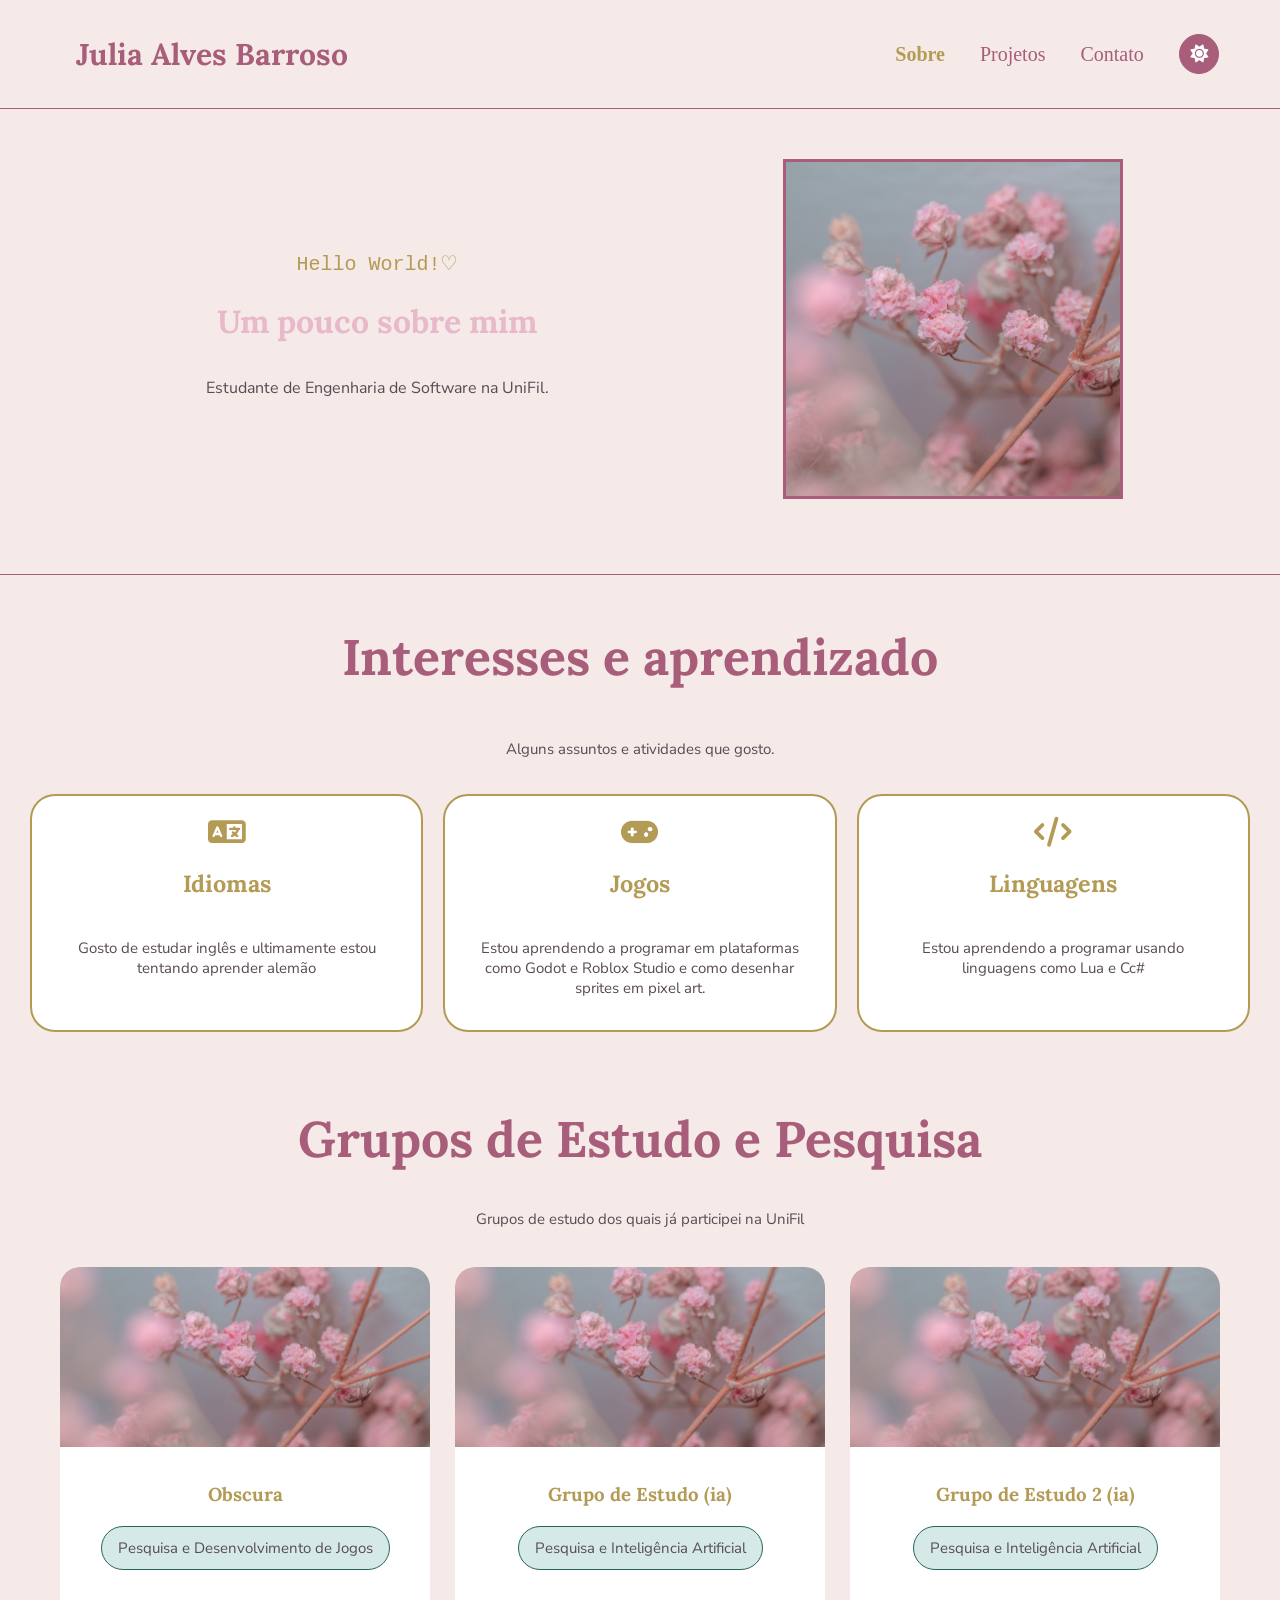
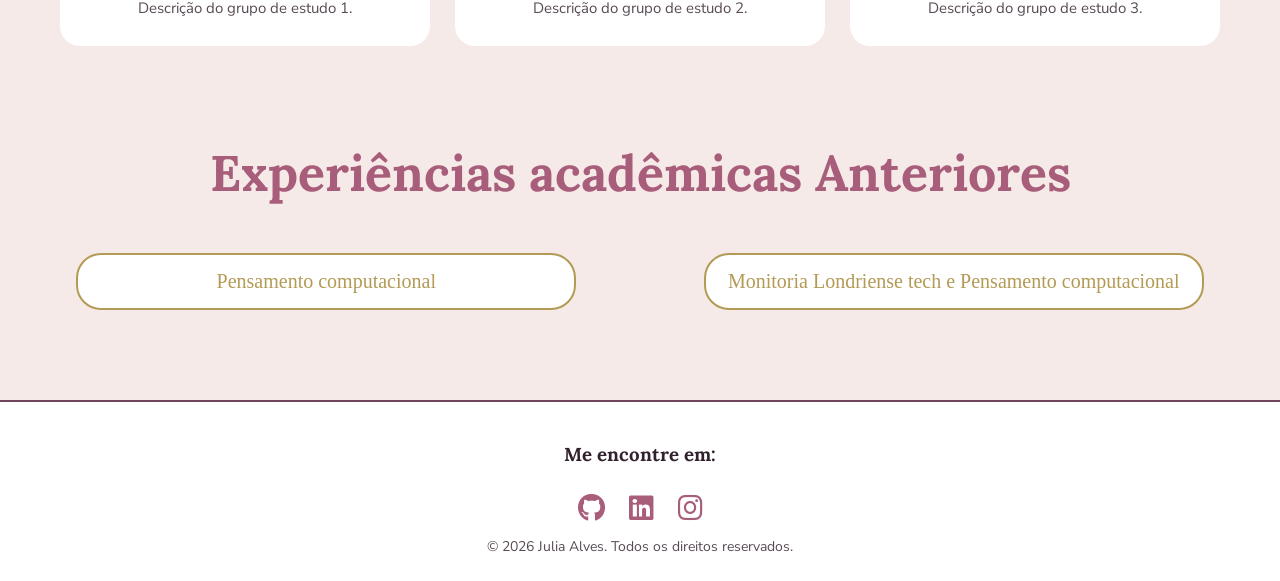
==== commit fe78385a: "Melhorias na estilização" ====
--- a/index.html
+++ b/index.html
@@ -127,7 +127,7 @@
             <div class="grupo-grade">
 
                 <div class="grupo">
-                    <img src="/Imagens/fundo-teste.jfif" alt="Logo do grupo Obscura">
+                    <img src="/Imagens/flores-rosas.jpg" alt="Logo do grupo Obscura">
 
                     <div class="grupo-conteudo">
                         <h3>Obscura</h3>
@@ -140,7 +140,7 @@
 
 
                 <div class="grupo">
-                    <img src="/Imagens/fundo-teste.jfif" alt="colocar texo depois">
+                    <img src="/Imagens/flores-rosas.jpg" alt="colocar texo depois">
 
                     <div class="grupo-conteudo">
                         <h3>Grupo de Estudo (ia)</h3>
@@ -154,7 +154,7 @@
 
 
                 <div class="grupo">
-                    <img src="/Imagens/fundo-teste.jfif" alt="colocar texo depois">
+                    <img src="/Imagens/flores-rosas.jpg" alt="colocar texo depois">
                     <div class="grupo-conteudo">
                         <h3>Grupo de Estudo 2 (ia)</h3>
                         <div class="tipo tipo-item-pesquisa">
@@ -171,6 +171,8 @@
         <section class="experiencias">
             <h2>Experiências acadêmicas Anteriores</h2>
 
+            <br>
+
             <div class="experiencias-grade">
                 <div class="experiencia">Pensamento computacional</div>
                 <div class="experiencia">Monitoria Londriense tech e Pensamento computacional</div>
--- a/style.css
+++ b/style.css
@@ -171,6 +171,12 @@
     color: var(--champanhe);
 }
 
+h4 {
+    font-size: 30px;
+    padding: 15px;
+    margin: 10px;
+}
+
 h1,
 h2,
 h3,
@@ -200,22 +206,20 @@
     align-items: center;
 }
 
+/* Forma da foto */
 .foto-perfil {
-    .foto-perfil {
     width: 100%;
     max-width: 340px;
-    aspect-ratio: 1;}
-    height: 400px;
+    aspect-ratio: 1;
     margin: 0 auto;
     overflow: hidden;
     border: 3px solid var(--rosa);
-}
-
-/* Forma da foto */
-.foto-perfil {
-    height: 350px;
-    aspect-ratio: 1;
-    clip-path: shape(from 50% 91%, line to 90% 50%, arc to 50% 9% of 1%, arc to 10% 50% of 1%);
+
+    clip-path: shape(from 50% 91%,
+            line to 90% 50%,
+            arc to 50% 9% of 1%,
+            arc to 10% 50% of 1%);
+    /* Peguei o formato nesse link: https://css-shape.com/heart/ */
 }
 
 .foto-perfil img {
@@ -235,7 +239,6 @@
     justify-content: center;
     font-family: 'Courier New', Courier, monospace;
 }
-
 
 hr {
     background-color: var(--rosa);
@@ -248,9 +251,10 @@
 .menu {
     display: flex;
     flex-wrap: wrap;
-    flex-direction: row;
+    align-items: center;
     justify-content: space-between;
-    text-align: center;
+    gap: 10px 20px;
+    padding: 10px 4%;
     color: var(--rosa);
     background-color: var(--fundo-principal);
     position: sticky;
@@ -258,22 +262,19 @@
     z-index: 10;
 }
 
-h4 {
-    font-size: 30px;
-    padding: 15px;
-    margin: 10px;
-}
 
 .menu ul {
+    display: flex;
+    flex-wrap: wrap;
+    align-items: center;
+    justify-content: center;
+    gap: 5px 15px;
     list-style: none;
-    display: flex;
-    flex-direction: row;
-    justify-content: flex-end;
 }
 
 
 .menu li {
-    padding: 25px;
+    padding: 10px;
     font-size: 20px;
 }
 
@@ -330,6 +331,12 @@
     border-radius: 25px;
     margin: 10px;
     padding: 5px;
+    transition: background-color 0.3s ease, transform 0.3s ease, box-shadow 0.3s ease;
+}
+
+.interesse:hover {
+    transform: translateY(-5px);
+    box-shadow: 0 6px 15px rgba(0, 0, 0, 0.12);
 }
 
 .interesse p {
@@ -373,8 +380,12 @@
 .grupo-grade {
     display: grid;
     grid-template-columns: repeat(3, minmax(0, 1fr));
-    gap: 20px;
-    margin: 20px;
+    width: 100%;
+    max-width: 1200px;
+    margin: 30px auto;
+    padding: 0 20px;
+    gap: 25px;
+    align-items: stretch;
 }
 
 .grupo {
@@ -382,6 +393,12 @@
     background-color: var(--fundo-card);
     border-radius: 20px;
     overflow: hidden;
+    transition: background-color 0.3s ease, transform 0.3s ease, box-shadow 0.3s ease;
+}
+
+.grupo:hover {
+    transform: translateY(-5px);
+    box-shadow: 0 6px 15px rgba(0, 0, 0, 0.12);
 }
 
 .grupo img {
@@ -411,22 +428,24 @@
     flex-direction: column;
     align-items: center;
     margin: 15px;
-    margin-bottom: 40px;
+    margin-bottom: 80px;
     padding: 10px;
 }
 
 .experiencias-grade {
     display: grid;
-    grid-template-columns: repeat(2, 1fr);
-    justify-content: space-between;
-    text-align: center;
+    grid-template-columns: repeat(2, minmax(0, 1fr));
+    justify-items: center;
+    gap: 25px;
+    width: 100%;
 }
 
 .experiencia {
     background-color: var(--fundo-card);
     color: var(--champanhe);
     border: solid 2px var(--champanhe);
-    width: 80%;
+    width: 90%;
+    max-width: 500px;
     text-align: center;
     justify-content: center;
     font-size: 20px;
@@ -435,7 +454,7 @@
     transition: transform 0.3s ease, box-shadow 0.3s ease;
 }
 
-.experiencia:hover{
+.experiencia:hover {
     transform: translateY(-5px);
     box-shadow: 0 6px 15px rgba(0, 0, 0, 0.12);
 }
@@ -443,13 +462,17 @@
 /* Projetos */
 .projetos {
     margin: 20px;
-    display: grid;    
+    display: grid;
 }
 
 .projetos-grade {
     display: grid;
-    grid-template-columns: repeat(3, 1fr);
-    gap: 20px;
+    grid-template-columns: repeat(auto-fit, minmax(min(100%, 280px), 1fr));
+    gap: 25px;
+    width: 100%;
+    max-width: 1200px;
+    margin: 30px auto;
+    padding: 0 20px;
 }
 
 .projeto {
@@ -459,9 +482,11 @@
     display: flex;
     flex-direction: column;
     transition: transform 0.3s ease, box-shadow 0.3s ease;
-}
-
-.projeto:hover{
+    width: 100%;    
+    height: 100%;
+}
+
+.projeto:hover {
     transform: translateY(-5px);
     box-shadow: 0 6px 15px rgba(0, 0, 0, 0.12);
 }
@@ -475,7 +500,7 @@
 
 .projeto img {
     width: 100%;
-    height: 180px;
+    height: 200px;
     object-fit: cover;
     display: block;
     border-radius: 15px 15px 0 0;
@@ -488,6 +513,8 @@
 
 .projeto-conteudo {
     padding: 20px;
+    display: flex;
+    flex-direction: column;
 }
 
 .botao {
@@ -578,9 +605,11 @@
     padding: 10px;
 }
 
-
-
 /* Contatos */
+.redes-contato{
+    margin: 30px;
+    margin-bottom: 70px;
+}
 
 .redes-sociais-grade {
     margin: 0;
@@ -591,23 +620,31 @@
 }
 
 .redes-sociais {
-    border: var(--rosa) 2px solid;
-    border-radius: 15px;
-    display: flex;
-    color: var(--rosa-claro);
-    background-color: var(--fundo-card);
-    margin: 25px;
-    padding: 10px;
-    padding-right: 15px;
-    padding-left: 15px;
+    display: flex;
+    align-items: center;
     justify-content: space-between;
+    gap: 15px;
+    min-width: 0;
+    margin: 15px;
+    padding: 20px;
+    border: solid 2px var(--rosa);
+    border-radius: 20px;
+    cursor: pointer;
+    transition: background-color 0.3s ease, transform 0.3s ease, box-shadow 0.3s ease;
+}
+
+.redes-sociais:hover {
+    background-color: var(--rosa-claro);
+}
+
+.redes-sociais a {
+    min-width: 0;
 }
 
 .rede-icone {
-    font-size: 80px;
-    text-align: center;
-    align-items: center;
-    /* Centralizar ícones na horizontal */
+    flex-shrink: 0;
+    font-size: clamp(35px, 5vw, 65px);
+    color: var(--rosa);
 }
 
 /* Formulário */
@@ -630,16 +667,20 @@
     border: var(--rosa) solid 2px;
     border-radius: 25px;
     height: fit-content;
-    width: 60%;
+    width: 100%;
+    max-width: 650px;
+    margin: 0 auto;
+    padding: 20px;
 }
 
 input {
     background-color: var(--fundo-card);
     width: 100%;
+    max-width: 100%;
+    margin: 10px;
     padding: 10px;
     border: 1px var(--rosa) solid;
     border-radius: 5px;
-    margin: 10px;
 }
 
 .campo-mensagem,
@@ -656,11 +697,12 @@
 textarea {
     background-color: var(--fundo-card);
     width: 100%;
+    max-width: 100%;
+    margin: 10px 0;
     padding: 10px;
     margin-bottom: 15px;
     border: 1px var(--rosa) solid;
     border-radius: 5px;
-    margin: 10px;
     height: 200px;
 }
 
@@ -688,59 +730,6 @@
 
 /* Animação */
 
-.bloco-animacao {
-    margin: 20px;
-}
-
-.flores {
-    display: flex;
-    justify-content: center;
-    gap: 30px;
-    margin: 20px 0;
-}
-
-.flor {
-    width: 25px;
-    color: var(--rosa-claro);
-    animation: flutuar 3s ease-in-out infinite;
-}
-
-.flor1 {
-    animation: flutuar 3s ease-in-out infinite;
-}
-
-.flor2 {
-    animation-delay: zigue-zague 3s ease-in-out infinite;
-    animation-delay: 0.5s;
-}
-
-.flor3 {
-    animation: flutuar 3s ease-in-out infinite;
-    animation-delay: 1s;
-}
-
-@keyframes flutuar {
-
-    /* Arrumar animação 
-    Enquanto a 1 e a 3 sobem a 2desce e vice-versa*/
-    0%,
-    100% {
-        transform: translate(0, 0);
-    }
-
-    25% {
-        transform: translate(5px, -5px);
-    }
-
-    50% {
-        transform: translate(0px, -10px);
-    }
-
-    75% {
-        transform: translate(-5px, -5px);
-    }
-}
-
 
 /* Rodapé */
 
@@ -780,28 +769,123 @@
 
 /* Tablets */
 @media (max-width: 1024px) {
+
+    /* Cabeçalho */
     .cabecalho {
         grid-template-columns: 1fr 0.8fr;
         gap: 20px;
     }
+
+    /* Grades */
+    .interesses-grade,
+    .grupo-grade,
+    .projetos-grade,
+    .redes-sociais-grade {
+        grid-template-columns: repeat(2, minmax(0, 1fr));
+    }
+
     .experiencias-grade {
-        grid-template-columns: 1fr 1fr;
+        grid-template-columns: repeat(2, 1fr);
+    }
+
+    /* Formulário */
+    .formulario {
+        width: 80%;
     }
 }
 
 /* Celulares */
 @media (max-width: 600px) {
+
+    /* Menu */
+    .menu {
+        flex-direction: column;
+        align-items: center;
+    }
+
+    .menu ul {
+        flex-wrap: wrap;
+        justify-content: center;
+    }
+
+    .menu li {
+        padding: 10px;
+        font-size: 16px;
+    }
+
+    h4 {
+        font-size: 22px;
+    }
+
+    /* Cabeçalho */
     .cabecalho {
         grid-template-columns: 1fr;
-        text-align: center;
-    }
+        gap: 25px;
+        padding: 30px 20px;
+    }
+
     .texto-cabecalho {
         max-width: 100%;
     }
+
     .foto-perfil {
-        max-width: 250px;
-    }
-    .experiencias-grade {
+        max-width: 230px;
+    }
+
+    /* Títulos */
+    h2 {
+        font-size: 32px;
+        padding: 15px;
+    }
+
+    /* Grades */
+    .interesses-grade,
+    .grupo-grade,
+    .projetos-grade,
+    .experiencias-grade,
+    .redes-sociais-grade {
         grid-template-columns: 1fr;
     }
+
+    .grupo-grade,
+    .projetos {
+        margin: 10px;
+    }
+
+    /* Etiquetas */
+    .etiquetas-grade {
+        flex-wrap: wrap;
+    }
+
+    /* Redes sociais */
+    .redes-sociais {
+        margin: 10px;
+    }
+
+    .rede-icone {
+        font-size: 50px;
+    }
+
+    /* Formulário */
+    .secao-formulario {
+        margin: 15px;
+        padding: 15px;
+    }
+
+    .formulario {
+        width: 100%;
+    }
+
+    .campo-mensagem,
+    .campo-nome,
+    .campo-email {
+        margin-right: 0;
+        padding: 5px;
+    }
+
+    input,
+    textarea {
+        margin: 5px 0;
+    }
+
 }
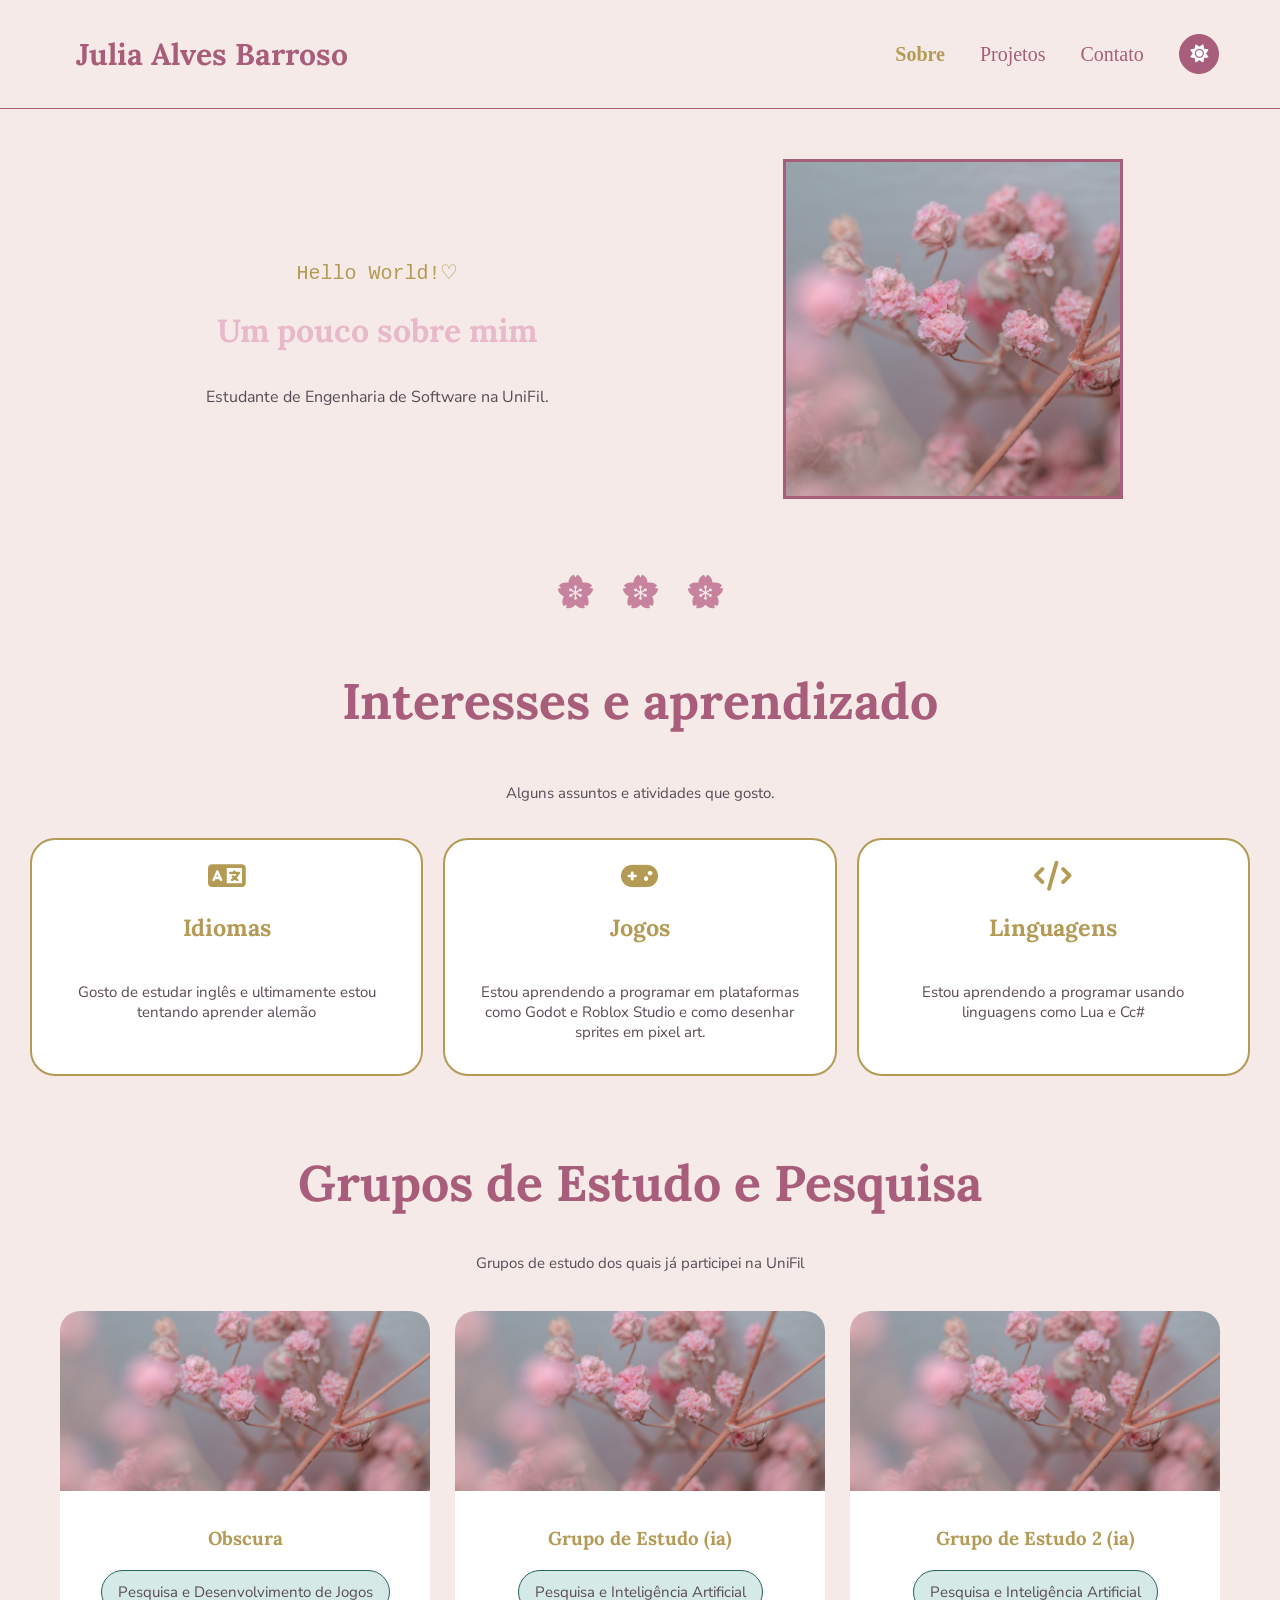
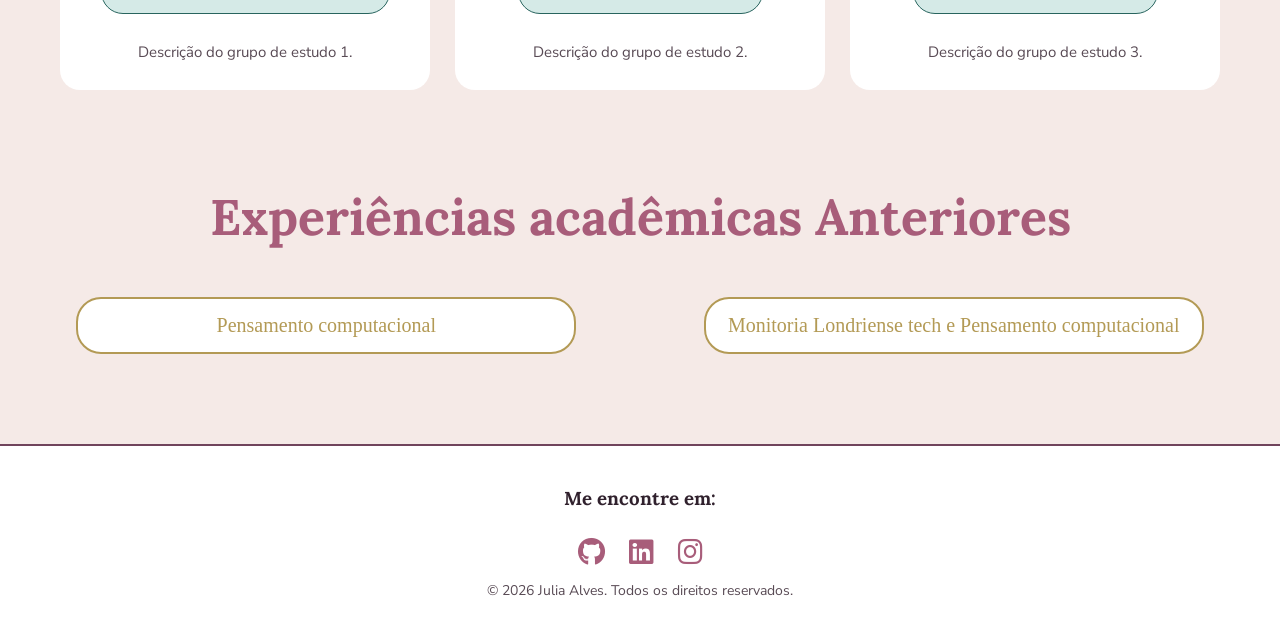
==== commit be9a9d16: "Animação das flores" ====
--- a/index.html
+++ b/index.html
@@ -33,7 +33,6 @@
             <nav>
                 <ul>
                     <li><a href="index.html" class="ativo">Sobre</a></li>
-                    <!-- A classe ativo não está surtindo efeito no css -->
                     <li><a href="projetos.html">Projetos</a></li>
                     <li><a href="contato.html">Contato</a></li>
                     <li>
@@ -45,7 +44,9 @@
             </nav>
         </div>
     </div>
+    
     <hr>
+
     <header class="cabecalho">
 
 
@@ -58,21 +59,20 @@
             <div class="introducao">
                 <p>Estudante de Engenharia de Software na UniFil.</p>
             </div>
-
-            <div class="bloco-animacao">
-                <img class="flor flor1" src="/Imagens/cherry-blossom-petal-2-svgrepo-com.svg" alt="">
-                <img class="flor flor2" src="/Imagens/cherry-blossom-petal-2-svgrepo-com.svg" alt="">
-                <img class="flor flor3" src="/Imagens/cherry-blossom-petal-2-svgrepo-com.svg" alt="">
-            </div>
-
         </div>
 
         <div class="foto-perfil">
-            <img src="/Imagens/flores-rosas.jpg" alt="Minha imagem">
+            <img src="Imagens/flores-rosas.jpg" alt="Minha imagem">
         </div>
 
     </header>
-    <hr>
+
+    <div class="flores">
+        <img src="Imagens/flor-icone.svg" class="flor flor1" alt="">
+        <img src="Imagens/flor-icone.svg" class="flor flor2" alt="">
+        <img src="Imagens/flor-icone.svg" class="flor flor3" alt="">
+    </div>
+
     <main class="conteudo">
 
         <section class="interesses">
@@ -127,7 +127,7 @@
             <div class="grupo-grade">
 
                 <div class="grupo">
-                    <img src="/Imagens/flores-rosas.jpg" alt="Logo do grupo Obscura">
+                    <img src="Imagens/flores-rosas.jpg" alt="Logo do grupo Obscura">
 
                     <div class="grupo-conteudo">
                         <h3>Obscura</h3>
@@ -140,7 +140,7 @@
 
 
                 <div class="grupo">
-                    <img src="/Imagens/flores-rosas.jpg" alt="colocar texo depois">
+                    <img src="Imagens/flores-rosas.jpg" alt="colocar texo depois">
 
                     <div class="grupo-conteudo">
                         <h3>Grupo de Estudo (ia)</h3>
@@ -154,7 +154,7 @@
 
 
                 <div class="grupo">
-                    <img src="/Imagens/flores-rosas.jpg" alt="colocar texo depois">
+                    <img src="Imagens/flores-rosas.jpg" alt="colocar texo depois">
                     <div class="grupo-conteudo">
                         <h3>Grupo de Estudo 2 (ia)</h3>
                         <div class="tipo tipo-item-pesquisa">
--- a/style.css
+++ b/style.css
@@ -650,7 +650,7 @@
 /* Formulário */
 
 .secao-formulario {
-    background-image: url(/Imagens/flores-rosas.jpg);
+    background-image: url(Imagens/flores-rosas.jpg);
     background-size: cover;
     background-position: center;
     margin: 45px;
@@ -729,7 +729,44 @@
 }
 
 /* Animação */
-
+.flores {
+    display: flex;
+    justify-content: center;
+    align-items: center;
+    gap: 30px;
+    margin: 20px 0;
+}
+
+.flor {
+    width: 35px;
+    height: 35px;
+    object-fit: contain;
+}
+
+@keyframes subir {
+    0%, 100% {
+        transform: translateY(0);
+    }
+    50% {
+        transform: translateY(-12px);
+    }
+}
+
+@keyframes descer {
+    0%, 100% {
+        transform: translateY(-12px);
+    }
+    50% {
+        transform: translateY(0);
+    }
+}
+
+.flor1, .flor3 {
+    animation: subir 3s ease-in-out infinite;
+}
+.flor2 {
+    animation: descer 3s ease-in-out infinite;
+}
 
 /* Rodapé */
 
@@ -888,4 +925,13 @@
         margin: 5px 0;
     }
 
+    /* Animação */
+    .flores {
+        gap: 18px;
+    }
+
+    .flor {
+        width: 27px;
+        height: 27px;
+    }
 }
